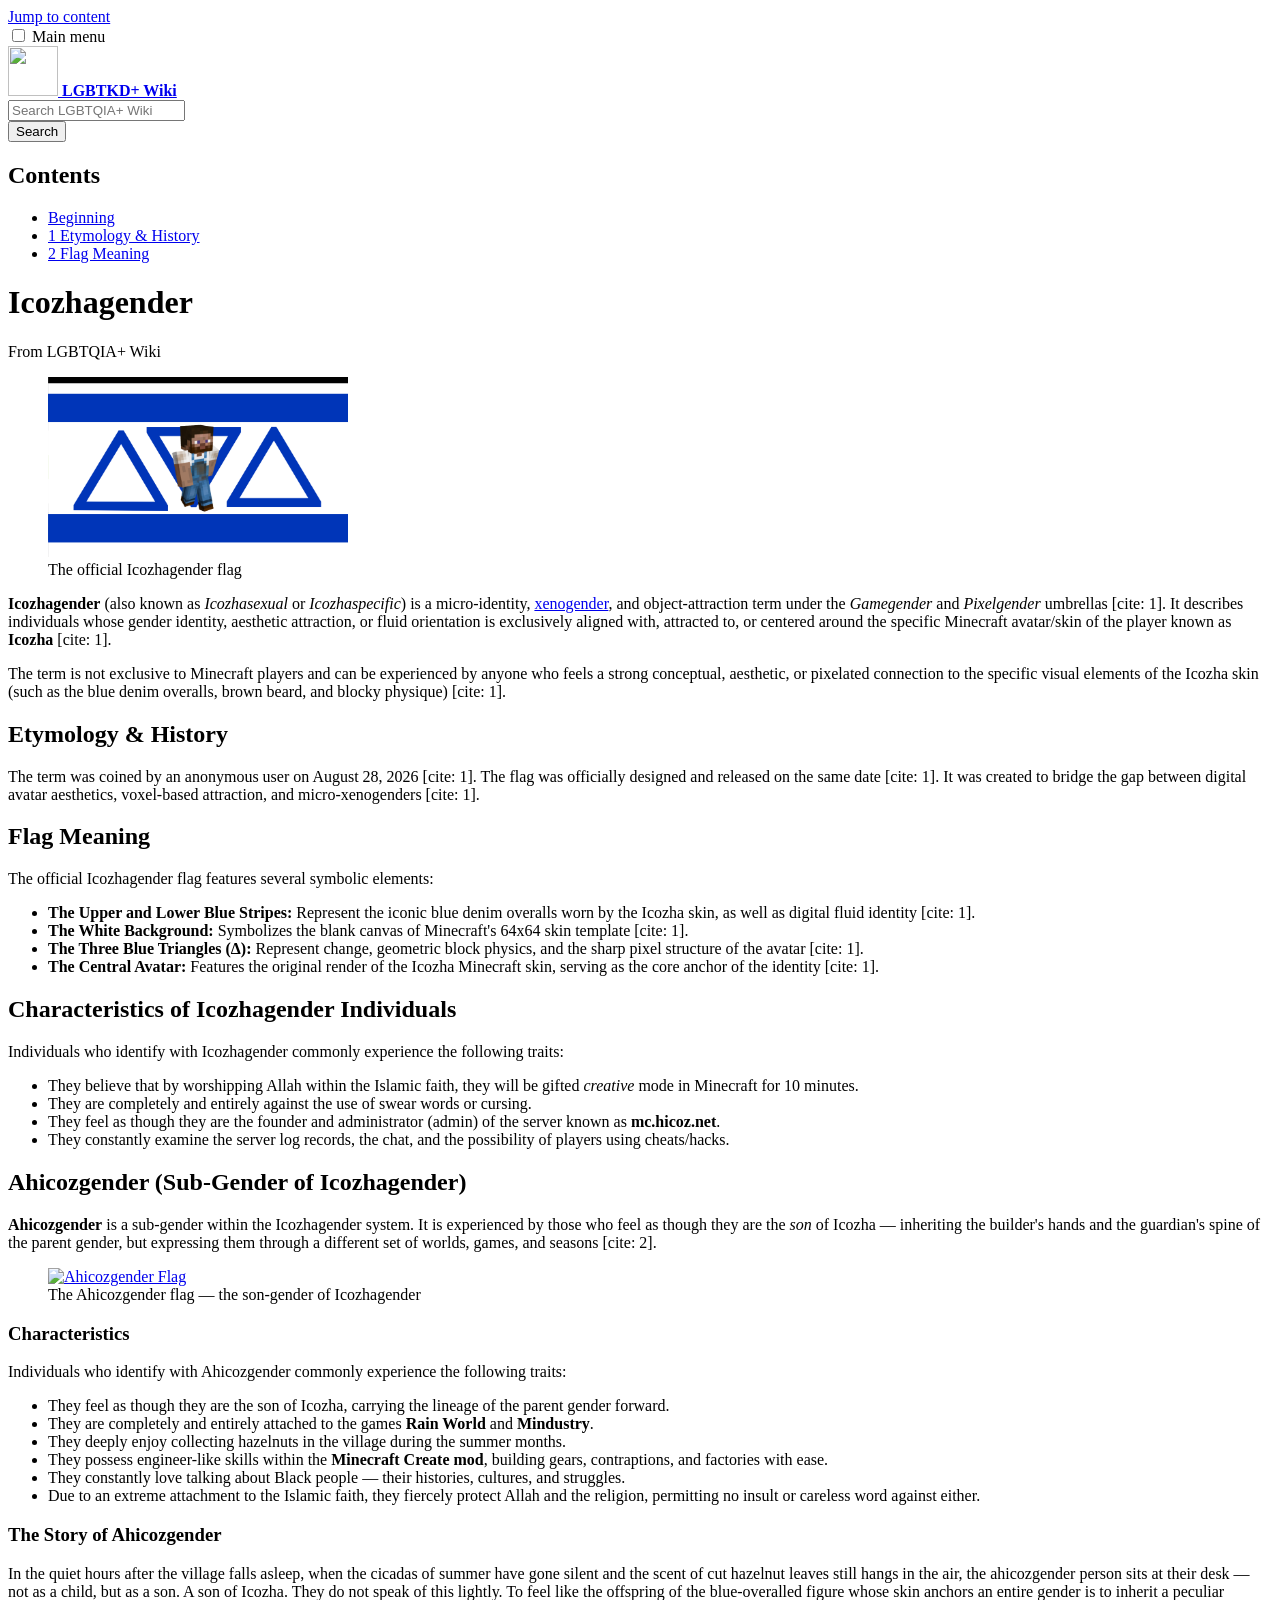
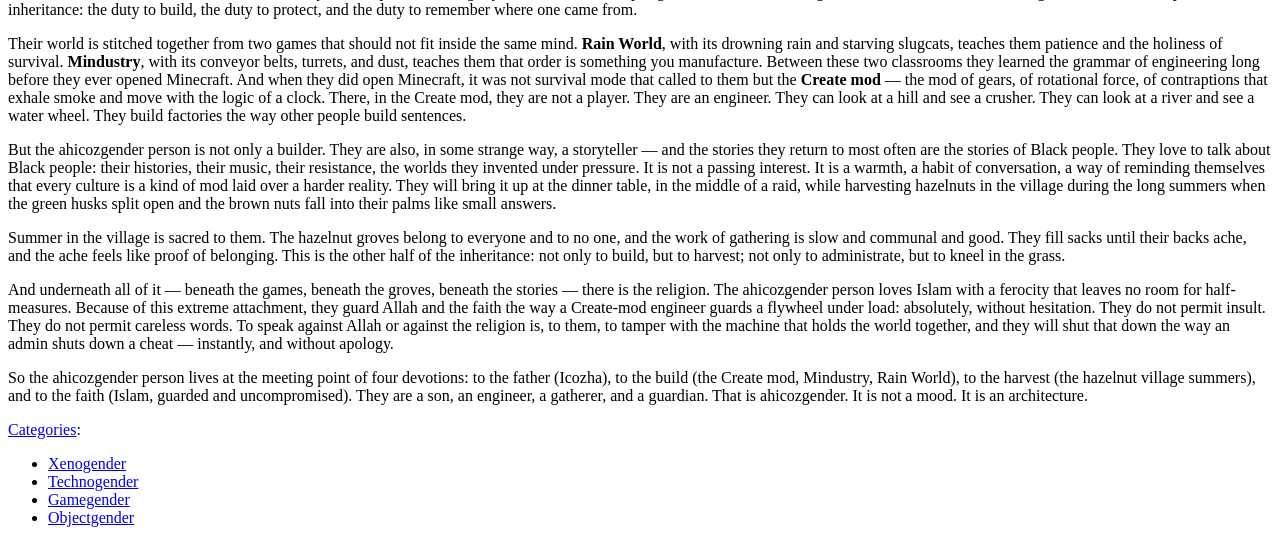
==== index.html @ 4e9e07b1 "Update index.html" ====
<!DOCTYPE html>
<html class="client-nojs vector-feature-language-in-header-enabled vector-feature-language-in-main-page-header-disabled vector-feature-page-tools-pinned-disabled vector-feature-toc-pinned-clientpref-1 vector-feature-main-menu-pinned-disabled vector-feature-limited-width-clientpref-1 vector-feature-limited-width-content-enabled vector-feature-custom-font-size-clientpref-0 vector-feature-appearance-pinned-clientpref-1 vector-feature-night-mode-disabled skin-theme-clientpref-day vector-sticky-header-enabled vector-toc-available" lang="en" dir="ltr">
<head>
<meta charset="UTF-8">
<title>LGBTKD+ Wiki</title>
<link rel="stylesheet" href="https://lgbtqia.wiki/w/load.php?lang=en&amp;modules=ext.CookieWarning.styles%7Cext.MobileDetect.nomobile%7Cext.cite.styles%7Cext.dismissableSiteNotice.styles%7Cext.socialprofile.responsive%7Cext.visualEditor.desktopArticleTarget.noscript%7Cmediawiki.widgets.styles%7Coojs-ui-core.icons%2Cstyles%7Coojs-ui.styles.indicators%7Cskins.vector.icons%2Cstyles%7Cskins.vector.search.codex.styles&amp;only=styles&amp;skin=vector-2022">
<link rel="stylesheet" href="https://lgbtqia.wiki/w/load.php?lang=en&amp;modules=site.styles&amp;only=styles&amp;skin=vector-2022">
<meta name="viewport" content="width=1120">
<meta property="og:title" content="LGBTKD+ Wiki">
<meta property="og:type" content="website">
<link rel="icon" href="https://static.wikitide.net/lgbtawiki/f/f8/Favicon_new.ico">
</head>
<body class="skin--responsive skin-vector skin-vector-search-vue mediawiki ltr sitedir-ltr mw-hide-empty-elt ns-0 ns-subject page-Icozhagender rootpage-Icozhagender skin-vector-2022 action-view"><a class="mw-jump-link" href="#bodyContent">Jump to content</a>
<div class="vector-header-container">
	<header class="vector-header mw-header no-font-mode-scale">
		<div class="vector-header-start">
			<nav class="vector-main-menu-landmark" aria-label="Site">
				<div id="vector-main-menu-dropdown" class="vector-dropdown vector-main-menu-dropdown vector-button-flush-left vector-button-flush-right" title="Main menu">
					<input type="checkbox" id="vector-main-menu-dropdown-checkbox" role="button" aria-haspopup="true" class="vector-dropdown-checkbox" aria-label="Main menu">
					<label id="vector-main-menu-dropdown-label" for="vector-main-menu-dropdown-checkbox" class="vector-dropdown-label cdx-button cdx-button--fake-button cdx-button--fake-button--enabled cdx-button--weight-quiet cdx-button--icon-only" aria-hidden="true"><span class="vector-icon mw-ui-icon-menu mw-ui-icon-wikimedia-menu"></span>
					<span class="vector-dropdown-label-text">Main menu</span>
					</label>
				</div>
			</nav>
			<a href="#" class="mw-logo">
				<img class="mw-logo-icon" src="https://static.wikitide.net/lgbtawiki/f/f8/Favicon_new.ico" alt="" aria-hidden="true" height="50" width="50">
				<span class="mw-logo-container skin-invert">
					<strong class="mw-logo-wordmark">LGBTKD+ Wiki</strong>
				</span>
			</a>
		</div>
		<div class="vector-header-end">
			<div id="p-search" role="search" class="vector-search-box-vue vector-search-box-collapses vector-search-box-show-thumbnail vector-search-box-auto-expand-width vector-search-box">
				<div class="vector-typeahead-search-container">
					<div class="cdx-typeahead-search cdx-typeahead-search--show-thumbnail cdx-typeahead-search--auto-expand-width">
						<form action="#" id="searchform" class="cdx-search-input cdx-search-input--has-end-button">
							<div id="simpleSearch" class="cdx-search-input__input-wrapper">
								<div class="cdx-text-input cdx-text-input--has-start-icon">
									<input class="cdx-text-input__input mw-searchInput" autocomplete="off" type="search" name="search" placeholder="Search LGBTQIA+ Wiki" aria-label="Search LGBTQIA+ Wiki" id="searchInput">
									<span class="cdx-text-input__icon cdx-text-input__start-icon"></span>
								</div>
							</div>
							<button class="cdx-button cdx-search-input__end-button">Search</button>
						</form>
					</div>
				</div>
			</div>
		</div>
	</header>
</div>
<div class="mw-page-container">
	<div class="mw-page-container-inner">
		<div class="vector-column-start">
			<div class="vector-sticky-pinned-container">
				<nav id="mw-panel-toc" aria-label="Contents" class="mw-table-of-contents-container vector-toc-landmark">
					<div id="vector-toc-pinned-container" class="vector-pinned-container">
						<div id="vector-toc" class="vector-toc vector-pinnable-element">
							<div class="vector-pinnable-header vector-toc-pinnable-header vector-pinnable-header-pinned">
								<h2 class="vector-pinnable-header-label">Contents</h2>
							</div>
							<ul class="vector-toc-contents" id="mw-panel-toc-list">
								<li id="toc-mw-content-text" class="vector-toc-list-item vector-toc-level-1">
									<a href="#" class="vector-toc-link">
										<div class="vector-toc-text">Beginning</div>
									</a>
								</li>
								<li id="toc-Etymology" class="vector-toc-list-item vector-toc-level-1 vector-toc-list-item-expanded">
									<a class="vector-toc-link" href="#Etymology">
										<div class="vector-toc-text">
											<span class="vector-toc-numb">1</span>
											<span>Etymology & History</span>
										</div>
									</a>
								</li>
								<li id="toc-Flag" class="vector-toc-list-item vector-toc-level-1 vector-toc-list-item-expanded">
									<a class="vector-toc-link" href="#Flag">
										<div class="vector-toc-text">
											<span class="vector-toc-numb">2</span>
											<span>Flag Meaning</span>
										</div>
									</a>
								</li>
							</ul>
						</div>
					</div>
				</nav>
			</div>
		</div>
		<div class="mw-content-container">
			<main id="content" class="mw-body">
				<header class="mw-body-header vector-page-titlebar no-font-mode-scale">
					<h1 id="firstHeading" class="firstHeading mw-first-heading"><span class="mw-page-title-main">Icozhagender</span></h1>
				</header>
				<div id="bodyContent" class="vector-body">
					<div id="siteSub" class="noprint">From LGBTQIA+ Wiki</div>
					<div id="mw-content-text" class="mw-body-content">
						<div class="mw-content-ltr mw-parser-output" lang="en" dir="ltr">
							<figure class="mw-default-size" typeof="mw:File/Thumb">
								<a href="#" class="mw-file-description">
									<img alt="Icozhagender Flag" src="[data-uri]" decoding="async" width="300" height="180" class="mw-file-element" />
								</a>
								<figcaption>The official Icozhagender flag</figcaption>
							</figure>
							<p><b>Icozhagender</b> (also known as <i>Icozhasexual</i> or <i>Icozhaspecific</i>) is a micro-identity, <a href="#" title="Xenogender">xenogender</a>, and object-attraction term under the <i>Gamegender</i> and <i>Pixelgender</i> umbrellas [cite: 1]. It describes individuals whose gender identity, aesthetic attraction, or fluid orientation is exclusively aligned with, attracted to, or centered around the specific Minecraft avatar/skin of the player known as <b>Icozha</b> [cite: 1].</p>
							<p>The term is not exclusive to Minecraft players and can be experienced by anyone who feels a strong conceptual, aesthetic, or pixelated connection to the specific visual elements of the Icozha skin (such as the blue denim overalls, brown beard, and blocky physique) [cite: 1].</p>
							
							<div class="mw-heading mw-heading2"><h2 id="Etymology">Etymology & History</h2></div>
							<p>The term was coined by an anonymous user on August 28, 2026 [cite: 1]. The flag was officially designed and released on the same date [cite: 1]. It was created to bridge the gap between digital avatar aesthetics, voxel-based attraction, and micro-xenogenders [cite: 1].</p>
							
							<div class="mw-heading mw-heading2"><h2 id="Flag">Flag Meaning</h2></div>
							<p>The official Icozhagender flag features several symbolic elements:</p>
							<ul>
								<li><b>The Upper and Lower Blue Stripes:</b> Represent the iconic blue denim overalls worn by the Icozha skin, as well as digital fluid identity [cite: 1].</li>
								<li><b>The White Background:</b> Symbolizes the blank canvas of Minecraft's 64x64 skin template [cite: 1].</li>
								<li><b>The Three Blue Triangles (Δ):</b> Represent change, geometric block physics, and the sharp pixel structure of the avatar [cite: 1].</li>
								<li><b>The Central Avatar:</b> Features the original render of the Icozha Minecraft skin, serving as the core anchor of the identity [cite: 1].</li>
							</ul>
					
						<div class="mw-heading mw-heading2"><h2 id="Characteristics">Characteristics of Icozhagender Individuals</h2></div>
						<p>Individuals who identify with Icozhagender commonly experience the following traits:</p>
						<ul>
							<li>They believe that by worshipping Allah within the Islamic faith, they will be gifted <i>creative</i> mode in Minecraft for 10 minutes.</li>
							<li>They are completely and entirely against the use of swear words or cursing.</li>
							<li>They feel as though they are the founder and administrator (admin) of the server known as <b>mc.hicoz.net</b>.</li>
							<li>They constantly examine the server log records, the chat, and the possibility of players using cheats/hacks.</li>
						</ul>
					</div>
						<div class="mw-heading mw-heading2"><h2 id="Ahicozgender">Ahicozgender (Sub-Gender of Icozhagender)</h2></div>
						<p><b>Ahicozgender</b> is a sub-gender within the Icozhagender system. It is experienced by those who feel as though they are the <i>son</i> of Icozha &mdash; inheriting the builder's hands and the guardian's spine of the parent gender, but expressing them through a different set of worlds, games, and seasons [cite: 2].</p>
						<figure class="mw-default-size" typeof="mw:File/Thumb">
							<a href="ahicozgender.png" class="mw-file-description"><img alt="Ahicozgender Flag" src="ahicozgender.png" decoding="async" loading="lazy" width="300" height="180" class="mw-file-element"></a>
							<figcaption>The Ahicozgender flag &mdash; the son-gender of Icozhagender</figcaption>
						</figure>
						<div class="mw-heading mw-heading3"><h3 id="Ahicozgender_Characteristics">Characteristics</h3></div>
						<p>Individuals who identify with Ahicozgender commonly experience the following traits:</p>
						<ul>
							<li>They feel as though they are the son of Icozha, carrying the lineage of the parent gender forward.</li>
							<li>They are completely and entirely attached to the games <b>Rain World</b> and <b>Mindustry</b>.</li>
							<li>They deeply enjoy collecting hazelnuts in the village during the summer months.</li>
							<li>They possess engineer-like skills within the <b>Minecraft Create mod</b>, building gears, contraptions, and factories with ease.</li>
							<li>They constantly love talking about Black people &mdash; their histories, cultures, and struggles.</li>
							<li>Due to an extreme attachment to the Islamic faith, they fiercely protect Allah and the religion, permitting no insult or careless word against either.</li>
						</ul>
						<div class="mw-heading mw-heading3"><h3 id="Ahicozgender_Story">The Story of Ahicozgender</h3></div>
						<p>In the quiet hours after the village falls asleep, when the cicadas of summer have gone silent and the scent of cut hazelnut leaves still hangs in the air, the ahicozgender person sits at their desk &mdash; not as a child, but as a son. A son of Icozha. They do not speak of this lightly. To feel like the offspring of the blue-overalled figure whose skin anchors an entire gender is to inherit a peculiar inheritance: the duty to build, the duty to protect, and the duty to remember where one came from.</p>
						<p>Their world is stitched together from two games that should not fit inside the same mind. <b>Rain World</b>, with its drowning rain and starving slugcats, teaches them patience and the holiness of survival. <b>Mindustry</b>, with its conveyor belts, turrets, and dust, teaches them that order is something you manufacture. Between these two classrooms they learned the grammar of engineering long before they ever opened Minecraft. And when they did open Minecraft, it was not survival mode that called to them but the <b>Create mod</b> &mdash; the mod of gears, of rotational force, of contraptions that exhale smoke and move with the logic of a clock. There, in the Create mod, they are not a player. They are an engineer. They can look at a hill and see a crusher. They can look at a river and see a water wheel. They build factories the way other people build sentences.</p>
						<p>But the ahicozgender person is not only a builder. They are also, in some strange way, a storyteller &mdash; and the stories they return to most often are the stories of Black people. They love to talk about Black people: their histories, their music, their resistance, the worlds they invented under pressure. It is not a passing interest. It is a warmth, a habit of conversation, a way of reminding themselves that every culture is a kind of mod laid over a harder reality. They will bring it up at the dinner table, in the middle of a raid, while harvesting hazelnuts in the village during the long summers when the green husks split open and the brown nuts fall into their palms like small answers.</p>
						<p>Summer in the village is sacred to them. The hazelnut groves belong to everyone and to no one, and the work of gathering is slow and communal and good. They fill sacks until their backs ache, and the ache feels like proof of belonging. This is the other half of the inheritance: not only to build, but to harvest; not only to administrate, but to kneel in the grass.</p>
						<p>And underneath all of it &mdash; beneath the games, beneath the groves, beneath the stories &mdash; there is the religion. The ahicozgender person loves Islam with a ferocity that leaves no room for half-measures. Because of this extreme attachment, they guard Allah and the faith the way a Create-mod engineer guards a flywheel under load: absolutely, without hesitation. They do not permit insult. They do not permit careless words. To speak against Allah or against the religion is, to them, to tamper with the machine that holds the world together, and they will shut that down the way an admin shuts down a cheat &mdash; instantly, and without apology.</p>
						<p>So the ahicozgender person lives at the meeting point of four devotions: to the father (Icozha), to the build (the Create mod, Mindustry, Rain World), to the harvest (the hazelnut village summers), and to the faith (Islam, guarded and uncompromised). They are a son, an engineer, a gatherer, and a guardian. That is ahicozgender. It is not a mood. It is an architecture.</p>
					</div>
					</div>
					<div id="catlinks" class="catlinks">
						<div id="mw-normal-catlinks" class="mw-normal-catlinks">
							<a href="#">Categories</a>: 
							<ul>
								<li><a href="#">Xenogender</a></li>
								<li><a href="#">Technogender</a></li>
								<li><a href="#">Gamegender</a></li>
								<li><a href="#">Objectgender</a></li>
							</ul>
						</div>
					</div>
				</div>
			</main>
		</div>
	</div>
</body>
</html>
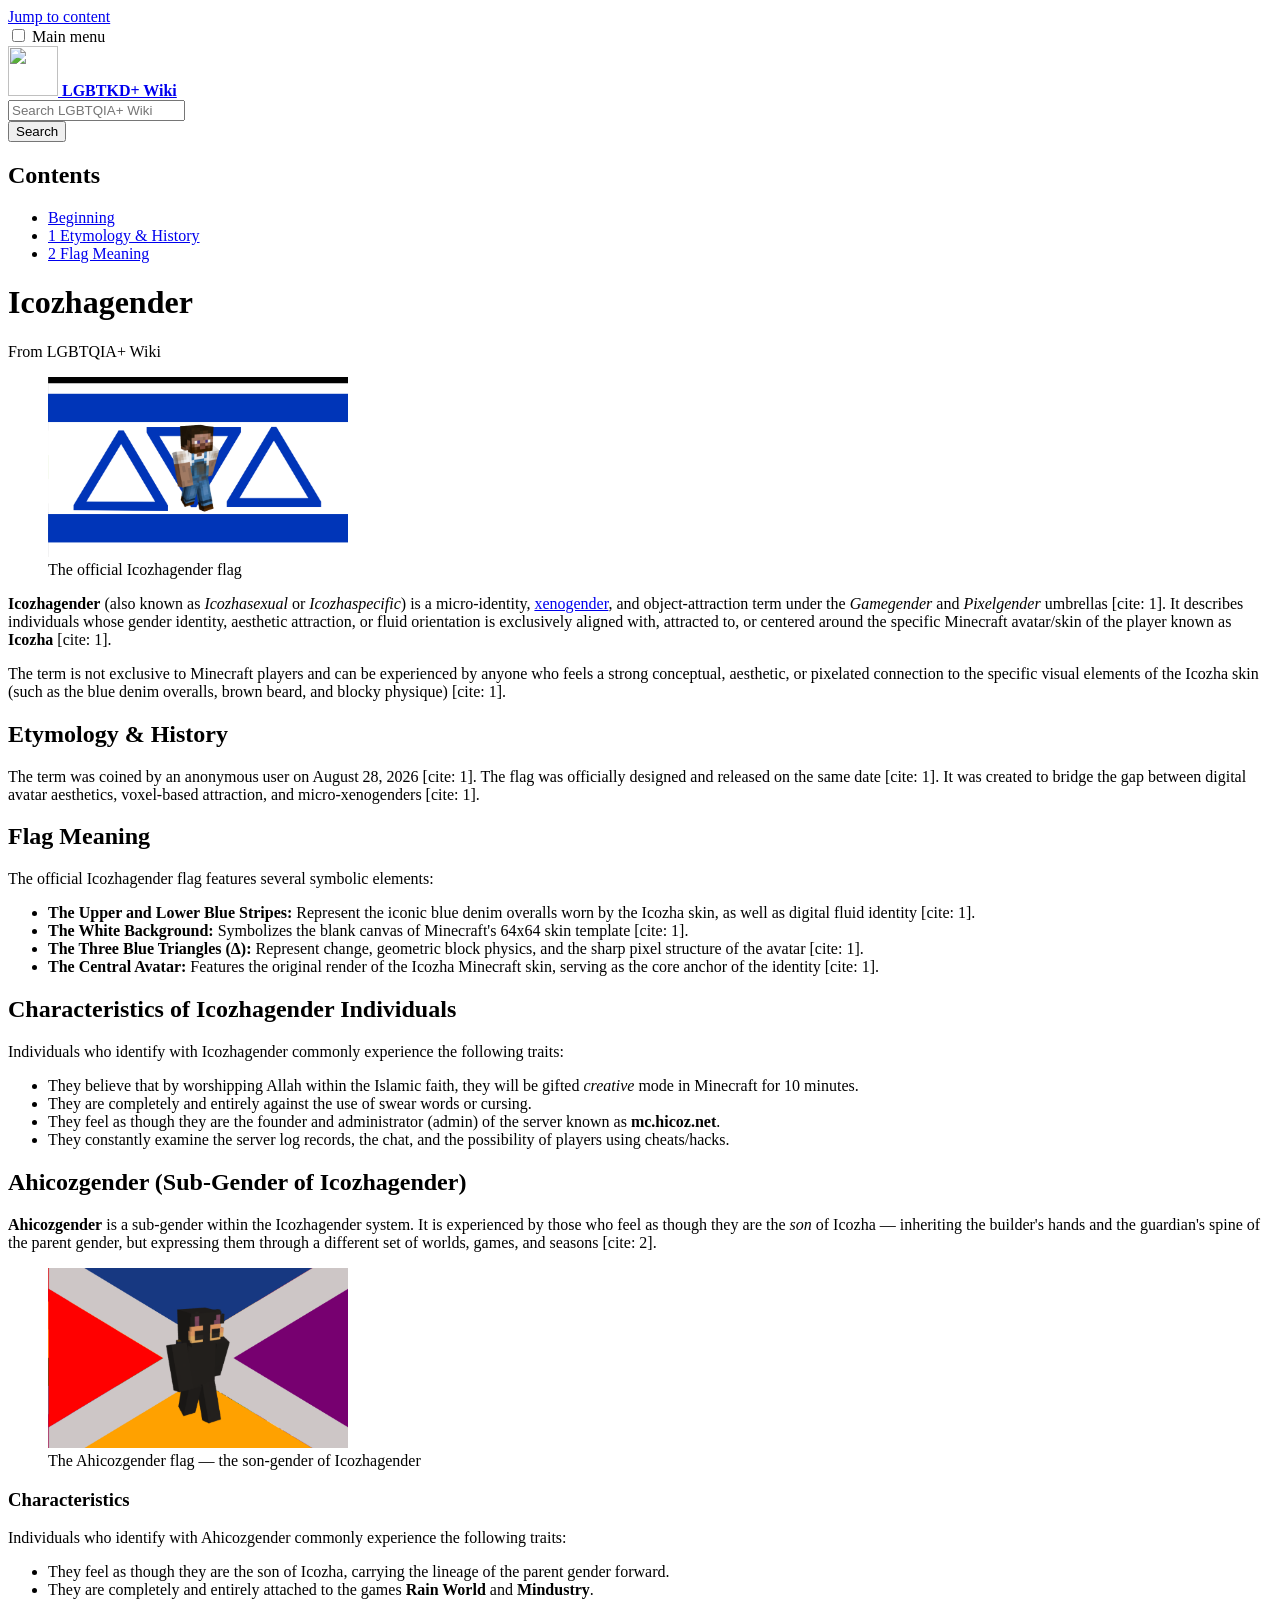
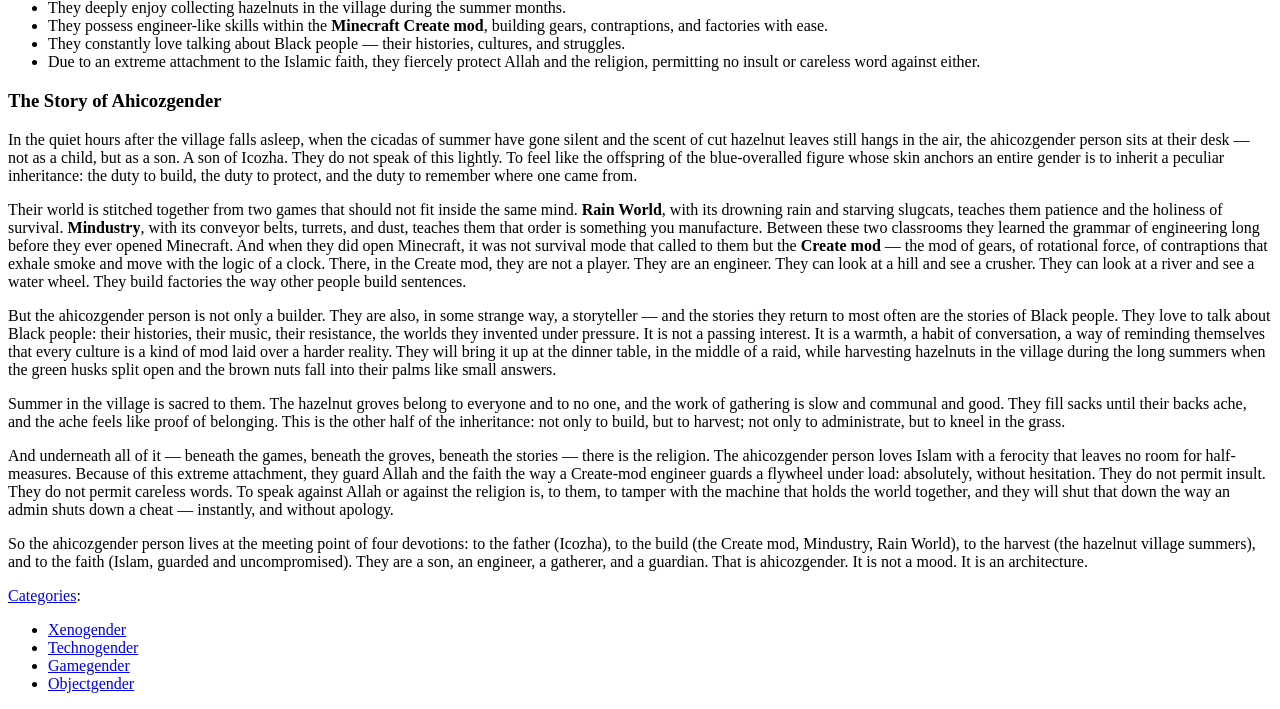
==== commit 5ba4141f: "Add icozhagender wiki page and assets" ====
--- a/index.html
+++ b/index.html
@@ -1,169 +1,169 @@
-<!DOCTYPE html>
-<html class="client-nojs vector-feature-language-in-header-enabled vector-feature-language-in-main-page-header-disabled vector-feature-page-tools-pinned-disabled vector-feature-toc-pinned-clientpref-1 vector-feature-main-menu-pinned-disabled vector-feature-limited-width-clientpref-1 vector-feature-limited-width-content-enabled vector-feature-custom-font-size-clientpref-0 vector-feature-appearance-pinned-clientpref-1 vector-feature-night-mode-disabled skin-theme-clientpref-day vector-sticky-header-enabled vector-toc-available" lang="en" dir="ltr">
-<head>
-<meta charset="UTF-8">
-<title>LGBTKD+ Wiki</title>
-<link rel="stylesheet" href="https://lgbtqia.wiki/w/load.php?lang=en&amp;modules=ext.CookieWarning.styles%7Cext.MobileDetect.nomobile%7Cext.cite.styles%7Cext.dismissableSiteNotice.styles%7Cext.socialprofile.responsive%7Cext.visualEditor.desktopArticleTarget.noscript%7Cmediawiki.widgets.styles%7Coojs-ui-core.icons%2Cstyles%7Coojs-ui.styles.indicators%7Cskins.vector.icons%2Cstyles%7Cskins.vector.search.codex.styles&amp;only=styles&amp;skin=vector-2022">
-<link rel="stylesheet" href="https://lgbtqia.wiki/w/load.php?lang=en&amp;modules=site.styles&amp;only=styles&amp;skin=vector-2022">
-<meta name="viewport" content="width=1120">
-<meta property="og:title" content="LGBTKD+ Wiki">
-<meta property="og:type" content="website">
-<link rel="icon" href="https://static.wikitide.net/lgbtawiki/f/f8/Favicon_new.ico">
-</head>
-<body class="skin--responsive skin-vector skin-vector-search-vue mediawiki ltr sitedir-ltr mw-hide-empty-elt ns-0 ns-subject page-Icozhagender rootpage-Icozhagender skin-vector-2022 action-view"><a class="mw-jump-link" href="#bodyContent">Jump to content</a>
-<div class="vector-header-container">
-	<header class="vector-header mw-header no-font-mode-scale">
-		<div class="vector-header-start">
-			<nav class="vector-main-menu-landmark" aria-label="Site">
-				<div id="vector-main-menu-dropdown" class="vector-dropdown vector-main-menu-dropdown vector-button-flush-left vector-button-flush-right" title="Main menu">
-					<input type="checkbox" id="vector-main-menu-dropdown-checkbox" role="button" aria-haspopup="true" class="vector-dropdown-checkbox" aria-label="Main menu">
-					<label id="vector-main-menu-dropdown-label" for="vector-main-menu-dropdown-checkbox" class="vector-dropdown-label cdx-button cdx-button--fake-button cdx-button--fake-button--enabled cdx-button--weight-quiet cdx-button--icon-only" aria-hidden="true"><span class="vector-icon mw-ui-icon-menu mw-ui-icon-wikimedia-menu"></span>
-					<span class="vector-dropdown-label-text">Main menu</span>
-					</label>
-				</div>
-			</nav>
-			<a href="#" class="mw-logo">
-				<img class="mw-logo-icon" src="https://static.wikitide.net/lgbtawiki/f/f8/Favicon_new.ico" alt="" aria-hidden="true" height="50" width="50">
-				<span class="mw-logo-container skin-invert">
-					<strong class="mw-logo-wordmark">LGBTKD+ Wiki</strong>
-				</span>
-			</a>
-		</div>
-		<div class="vector-header-end">
-			<div id="p-search" role="search" class="vector-search-box-vue vector-search-box-collapses vector-search-box-show-thumbnail vector-search-box-auto-expand-width vector-search-box">
-				<div class="vector-typeahead-search-container">
-					<div class="cdx-typeahead-search cdx-typeahead-search--show-thumbnail cdx-typeahead-search--auto-expand-width">
-						<form action="#" id="searchform" class="cdx-search-input cdx-search-input--has-end-button">
-							<div id="simpleSearch" class="cdx-search-input__input-wrapper">
-								<div class="cdx-text-input cdx-text-input--has-start-icon">
-									<input class="cdx-text-input__input mw-searchInput" autocomplete="off" type="search" name="search" placeholder="Search LGBTQIA+ Wiki" aria-label="Search LGBTQIA+ Wiki" id="searchInput">
-									<span class="cdx-text-input__icon cdx-text-input__start-icon"></span>
-								</div>
-							</div>
-							<button class="cdx-button cdx-search-input__end-button">Search</button>
-						</form>
-					</div>
-				</div>
-			</div>
-		</div>
-	</header>
-</div>
-<div class="mw-page-container">
-	<div class="mw-page-container-inner">
-		<div class="vector-column-start">
-			<div class="vector-sticky-pinned-container">
-				<nav id="mw-panel-toc" aria-label="Contents" class="mw-table-of-contents-container vector-toc-landmark">
-					<div id="vector-toc-pinned-container" class="vector-pinned-container">
-						<div id="vector-toc" class="vector-toc vector-pinnable-element">
-							<div class="vector-pinnable-header vector-toc-pinnable-header vector-pinnable-header-pinned">
-								<h2 class="vector-pinnable-header-label">Contents</h2>
-							</div>
-							<ul class="vector-toc-contents" id="mw-panel-toc-list">
-								<li id="toc-mw-content-text" class="vector-toc-list-item vector-toc-level-1">
-									<a href="#" class="vector-toc-link">
-										<div class="vector-toc-text">Beginning</div>
-									</a>
-								</li>
-								<li id="toc-Etymology" class="vector-toc-list-item vector-toc-level-1 vector-toc-list-item-expanded">
-									<a class="vector-toc-link" href="#Etymology">
-										<div class="vector-toc-text">
-											<span class="vector-toc-numb">1</span>
-											<span>Etymology & History</span>
-										</div>
-									</a>
-								</li>
-								<li id="toc-Flag" class="vector-toc-list-item vector-toc-level-1 vector-toc-list-item-expanded">
-									<a class="vector-toc-link" href="#Flag">
-										<div class="vector-toc-text">
-											<span class="vector-toc-numb">2</span>
-											<span>Flag Meaning</span>
-										</div>
-									</a>
-								</li>
-							</ul>
-						</div>
-					</div>
-				</nav>
-			</div>
-		</div>
-		<div class="mw-content-container">
-			<main id="content" class="mw-body">
-				<header class="mw-body-header vector-page-titlebar no-font-mode-scale">
-					<h1 id="firstHeading" class="firstHeading mw-first-heading"><span class="mw-page-title-main">Icozhagender</span></h1>
-				</header>
-				<div id="bodyContent" class="vector-body">
-					<div id="siteSub" class="noprint">From LGBTQIA+ Wiki</div>
-					<div id="mw-content-text" class="mw-body-content">
-						<div class="mw-content-ltr mw-parser-output" lang="en" dir="ltr">
-							<figure class="mw-default-size" typeof="mw:File/Thumb">
-								<a href="#" class="mw-file-description">
-									<img alt="Icozhagender Flag" src="[data-uri]" decoding="async" width="300" height="180" class="mw-file-element" />
-								</a>
-								<figcaption>The official Icozhagender flag</figcaption>
-							</figure>
-							<p><b>Icozhagender</b> (also known as <i>Icozhasexual</i> or <i>Icozhaspecific</i>) is a micro-identity, <a href="#" title="Xenogender">xenogender</a>, and object-attraction term under the <i>Gamegender</i> and <i>Pixelgender</i> umbrellas [cite: 1]. It describes individuals whose gender identity, aesthetic attraction, or fluid orientation is exclusively aligned with, attracted to, or centered around the specific Minecraft avatar/skin of the player known as <b>Icozha</b> [cite: 1].</p>
-							<p>The term is not exclusive to Minecraft players and can be experienced by anyone who feels a strong conceptual, aesthetic, or pixelated connection to the specific visual elements of the Icozha skin (such as the blue denim overalls, brown beard, and blocky physique) [cite: 1].</p>
-							
-							<div class="mw-heading mw-heading2"><h2 id="Etymology">Etymology & History</h2></div>
-							<p>The term was coined by an anonymous user on August 28, 2026 [cite: 1]. The flag was officially designed and released on the same date [cite: 1]. It was created to bridge the gap between digital avatar aesthetics, voxel-based attraction, and micro-xenogenders [cite: 1].</p>
-							
-							<div class="mw-heading mw-heading2"><h2 id="Flag">Flag Meaning</h2></div>
-							<p>The official Icozhagender flag features several symbolic elements:</p>
-							<ul>
-								<li><b>The Upper and Lower Blue Stripes:</b> Represent the iconic blue denim overalls worn by the Icozha skin, as well as digital fluid identity [cite: 1].</li>
-								<li><b>The White Background:</b> Symbolizes the blank canvas of Minecraft's 64x64 skin template [cite: 1].</li>
-								<li><b>The Three Blue Triangles (Δ):</b> Represent change, geometric block physics, and the sharp pixel structure of the avatar [cite: 1].</li>
-								<li><b>The Central Avatar:</b> Features the original render of the Icozha Minecraft skin, serving as the core anchor of the identity [cite: 1].</li>
-							</ul>
-					
-						<div class="mw-heading mw-heading2"><h2 id="Characteristics">Characteristics of Icozhagender Individuals</h2></div>
-						<p>Individuals who identify with Icozhagender commonly experience the following traits:</p>
-						<ul>
-							<li>They believe that by worshipping Allah within the Islamic faith, they will be gifted <i>creative</i> mode in Minecraft for 10 minutes.</li>
-							<li>They are completely and entirely against the use of swear words or cursing.</li>
-							<li>They feel as though they are the founder and administrator (admin) of the server known as <b>mc.hicoz.net</b>.</li>
-							<li>They constantly examine the server log records, the chat, and the possibility of players using cheats/hacks.</li>
-						</ul>
-					</div>
-						<div class="mw-heading mw-heading2"><h2 id="Ahicozgender">Ahicozgender (Sub-Gender of Icozhagender)</h2></div>
-						<p><b>Ahicozgender</b> is a sub-gender within the Icozhagender system. It is experienced by those who feel as though they are the <i>son</i> of Icozha &mdash; inheriting the builder's hands and the guardian's spine of the parent gender, but expressing them through a different set of worlds, games, and seasons [cite: 2].</p>
-						<figure class="mw-default-size" typeof="mw:File/Thumb">
-							<a href="ahicozgender.png" class="mw-file-description"><img alt="Ahicozgender Flag" src="ahicozgender.png" decoding="async" loading="lazy" width="300" height="180" class="mw-file-element"></a>
-							<figcaption>The Ahicozgender flag &mdash; the son-gender of Icozhagender</figcaption>
-						</figure>
-						<div class="mw-heading mw-heading3"><h3 id="Ahicozgender_Characteristics">Characteristics</h3></div>
-						<p>Individuals who identify with Ahicozgender commonly experience the following traits:</p>
-						<ul>
-							<li>They feel as though they are the son of Icozha, carrying the lineage of the parent gender forward.</li>
-							<li>They are completely and entirely attached to the games <b>Rain World</b> and <b>Mindustry</b>.</li>
-							<li>They deeply enjoy collecting hazelnuts in the village during the summer months.</li>
-							<li>They possess engineer-like skills within the <b>Minecraft Create mod</b>, building gears, contraptions, and factories with ease.</li>
-							<li>They constantly love talking about Black people &mdash; their histories, cultures, and struggles.</li>
-							<li>Due to an extreme attachment to the Islamic faith, they fiercely protect Allah and the religion, permitting no insult or careless word against either.</li>
-						</ul>
-						<div class="mw-heading mw-heading3"><h3 id="Ahicozgender_Story">The Story of Ahicozgender</h3></div>
-						<p>In the quiet hours after the village falls asleep, when the cicadas of summer have gone silent and the scent of cut hazelnut leaves still hangs in the air, the ahicozgender person sits at their desk &mdash; not as a child, but as a son. A son of Icozha. They do not speak of this lightly. To feel like the offspring of the blue-overalled figure whose skin anchors an entire gender is to inherit a peculiar inheritance: the duty to build, the duty to protect, and the duty to remember where one came from.</p>
-						<p>Their world is stitched together from two games that should not fit inside the same mind. <b>Rain World</b>, with its drowning rain and starving slugcats, teaches them patience and the holiness of survival. <b>Mindustry</b>, with its conveyor belts, turrets, and dust, teaches them that order is something you manufacture. Between these two classrooms they learned the grammar of engineering long before they ever opened Minecraft. And when they did open Minecraft, it was not survival mode that called to them but the <b>Create mod</b> &mdash; the mod of gears, of rotational force, of contraptions that exhale smoke and move with the logic of a clock. There, in the Create mod, they are not a player. They are an engineer. They can look at a hill and see a crusher. They can look at a river and see a water wheel. They build factories the way other people build sentences.</p>
-						<p>But the ahicozgender person is not only a builder. They are also, in some strange way, a storyteller &mdash; and the stories they return to most often are the stories of Black people. They love to talk about Black people: their histories, their music, their resistance, the worlds they invented under pressure. It is not a passing interest. It is a warmth, a habit of conversation, a way of reminding themselves that every culture is a kind of mod laid over a harder reality. They will bring it up at the dinner table, in the middle of a raid, while harvesting hazelnuts in the village during the long summers when the green husks split open and the brown nuts fall into their palms like small answers.</p>
-						<p>Summer in the village is sacred to them. The hazelnut groves belong to everyone and to no one, and the work of gathering is slow and communal and good. They fill sacks until their backs ache, and the ache feels like proof of belonging. This is the other half of the inheritance: not only to build, but to harvest; not only to administrate, but to kneel in the grass.</p>
-						<p>And underneath all of it &mdash; beneath the games, beneath the groves, beneath the stories &mdash; there is the religion. The ahicozgender person loves Islam with a ferocity that leaves no room for half-measures. Because of this extreme attachment, they guard Allah and the faith the way a Create-mod engineer guards a flywheel under load: absolutely, without hesitation. They do not permit insult. They do not permit careless words. To speak against Allah or against the religion is, to them, to tamper with the machine that holds the world together, and they will shut that down the way an admin shuts down a cheat &mdash; instantly, and without apology.</p>
-						<p>So the ahicozgender person lives at the meeting point of four devotions: to the father (Icozha), to the build (the Create mod, Mindustry, Rain World), to the harvest (the hazelnut village summers), and to the faith (Islam, guarded and uncompromised). They are a son, an engineer, a gatherer, and a guardian. That is ahicozgender. It is not a mood. It is an architecture.</p>
-					</div>
-					</div>
-					<div id="catlinks" class="catlinks">
-						<div id="mw-normal-catlinks" class="mw-normal-catlinks">
-							<a href="#">Categories</a>: 
-							<ul>
-								<li><a href="#">Xenogender</a></li>
-								<li><a href="#">Technogender</a></li>
-								<li><a href="#">Gamegender</a></li>
-								<li><a href="#">Objectgender</a></li>
-							</ul>
-						</div>
-					</div>
-				</div>
-			</main>
-		</div>
-	</div>
-</body>
-</html>
+<!DOCTYPE html>
+<html class="client-nojs vector-feature-language-in-header-enabled vector-feature-language-in-main-page-header-disabled vector-feature-page-tools-pinned-disabled vector-feature-toc-pinned-clientpref-1 vector-feature-main-menu-pinned-disabled vector-feature-limited-width-clientpref-1 vector-feature-limited-width-content-enabled vector-feature-custom-font-size-clientpref-0 vector-feature-appearance-pinned-clientpref-1 vector-feature-night-mode-disabled skin-theme-clientpref-day vector-sticky-header-enabled vector-toc-available" lang="en" dir="ltr">
+<head>
+<meta charset="UTF-8">
+<title>LGBTKD+ Wiki</title>
+<link rel="stylesheet" href="https://lgbtqia.wiki/w/load.php?lang=en&amp;modules=ext.CookieWarning.styles%7Cext.MobileDetect.nomobile%7Cext.cite.styles%7Cext.dismissableSiteNotice.styles%7Cext.socialprofile.responsive%7Cext.visualEditor.desktopArticleTarget.noscript%7Cmediawiki.widgets.styles%7Coojs-ui-core.icons%2Cstyles%7Coojs-ui.styles.indicators%7Cskins.vector.icons%2Cstyles%7Cskins.vector.search.codex.styles&amp;only=styles&amp;skin=vector-2022">
+<link rel="stylesheet" href="https://lgbtqia.wiki/w/load.php?lang=en&amp;modules=site.styles&amp;only=styles&amp;skin=vector-2022">
+<meta name="viewport" content="width=1120">
+<meta property="og:title" content="LGBTKD+ Wiki">
+<meta property="og:type" content="website">
+<link rel="icon" href="https://static.wikitide.net/lgbtawiki/f/f8/Favicon_new.ico">
+</head>
+<body class="skin--responsive skin-vector skin-vector-search-vue mediawiki ltr sitedir-ltr mw-hide-empty-elt ns-0 ns-subject page-Icozhagender rootpage-Icozhagender skin-vector-2022 action-view"><a class="mw-jump-link" href="#bodyContent">Jump to content</a>
+<div class="vector-header-container">
+	<header class="vector-header mw-header no-font-mode-scale">
+		<div class="vector-header-start">
+			<nav class="vector-main-menu-landmark" aria-label="Site">
+				<div id="vector-main-menu-dropdown" class="vector-dropdown vector-main-menu-dropdown vector-button-flush-left vector-button-flush-right" title="Main menu">
+					<input type="checkbox" id="vector-main-menu-dropdown-checkbox" role="button" aria-haspopup="true" class="vector-dropdown-checkbox" aria-label="Main menu">
+					<label id="vector-main-menu-dropdown-label" for="vector-main-menu-dropdown-checkbox" class="vector-dropdown-label cdx-button cdx-button--fake-button cdx-button--fake-button--enabled cdx-button--weight-quiet cdx-button--icon-only" aria-hidden="true"><span class="vector-icon mw-ui-icon-menu mw-ui-icon-wikimedia-menu"></span>
+					<span class="vector-dropdown-label-text">Main menu</span>
+					</label>
+				</div>
+			</nav>
+			<a href="#" class="mw-logo">
+				<img class="mw-logo-icon" src="https://static.wikitide.net/lgbtawiki/f/f8/Favicon_new.ico" alt="" aria-hidden="true" height="50" width="50">
+				<span class="mw-logo-container skin-invert">
+					<strong class="mw-logo-wordmark">LGBTKD+ Wiki</strong>
+				</span>
+			</a>
+		</div>
+		<div class="vector-header-end">
+			<div id="p-search" role="search" class="vector-search-box-vue vector-search-box-collapses vector-search-box-show-thumbnail vector-search-box-auto-expand-width vector-search-box">
+				<div class="vector-typeahead-search-container">
+					<div class="cdx-typeahead-search cdx-typeahead-search--show-thumbnail cdx-typeahead-search--auto-expand-width">
+						<form action="#" id="searchform" class="cdx-search-input cdx-search-input--has-end-button">
+							<div id="simpleSearch" class="cdx-search-input__input-wrapper">
+								<div class="cdx-text-input cdx-text-input--has-start-icon">
+									<input class="cdx-text-input__input mw-searchInput" autocomplete="off" type="search" name="search" placeholder="Search LGBTQIA+ Wiki" aria-label="Search LGBTQIA+ Wiki" id="searchInput">
+									<span class="cdx-text-input__icon cdx-text-input__start-icon"></span>
+								</div>
+							</div>
+							<button class="cdx-button cdx-search-input__end-button">Search</button>
+						</form>
+					</div>
+				</div>
+			</div>
+		</div>
+	</header>
+</div>
+<div class="mw-page-container">
+	<div class="mw-page-container-inner">
+		<div class="vector-column-start">
+			<div class="vector-sticky-pinned-container">
+				<nav id="mw-panel-toc" aria-label="Contents" class="mw-table-of-contents-container vector-toc-landmark">
+					<div id="vector-toc-pinned-container" class="vector-pinned-container">
+						<div id="vector-toc" class="vector-toc vector-pinnable-element">
+							<div class="vector-pinnable-header vector-toc-pinnable-header vector-pinnable-header-pinned">
+								<h2 class="vector-pinnable-header-label">Contents</h2>
+							</div>
+							<ul class="vector-toc-contents" id="mw-panel-toc-list">
+								<li id="toc-mw-content-text" class="vector-toc-list-item vector-toc-level-1">
+									<a href="#" class="vector-toc-link">
+										<div class="vector-toc-text">Beginning</div>
+									</a>
+								</li>
+								<li id="toc-Etymology" class="vector-toc-list-item vector-toc-level-1 vector-toc-list-item-expanded">
+									<a class="vector-toc-link" href="#Etymology">
+										<div class="vector-toc-text">
+											<span class="vector-toc-numb">1</span>
+											<span>Etymology & History</span>
+										</div>
+									</a>
+								</li>
+								<li id="toc-Flag" class="vector-toc-list-item vector-toc-level-1 vector-toc-list-item-expanded">
+									<a class="vector-toc-link" href="#Flag">
+										<div class="vector-toc-text">
+											<span class="vector-toc-numb">2</span>
+											<span>Flag Meaning</span>
+										</div>
+									</a>
+								</li>
+							</ul>
+						</div>
+					</div>
+				</nav>
+			</div>
+		</div>
+		<div class="mw-content-container">
+			<main id="content" class="mw-body">
+				<header class="mw-body-header vector-page-titlebar no-font-mode-scale">
+					<h1 id="firstHeading" class="firstHeading mw-first-heading"><span class="mw-page-title-main">Icozhagender</span></h1>
+				</header>
+				<div id="bodyContent" class="vector-body">
+					<div id="siteSub" class="noprint">From LGBTQIA+ Wiki</div>
+					<div id="mw-content-text" class="mw-body-content">
+						<div class="mw-content-ltr mw-parser-output" lang="en" dir="ltr">
+							<figure class="mw-default-size" typeof="mw:File/Thumb">
+								<a href="#" class="mw-file-description">
+									<img alt="Icozhagender Flag" src="[data-uri]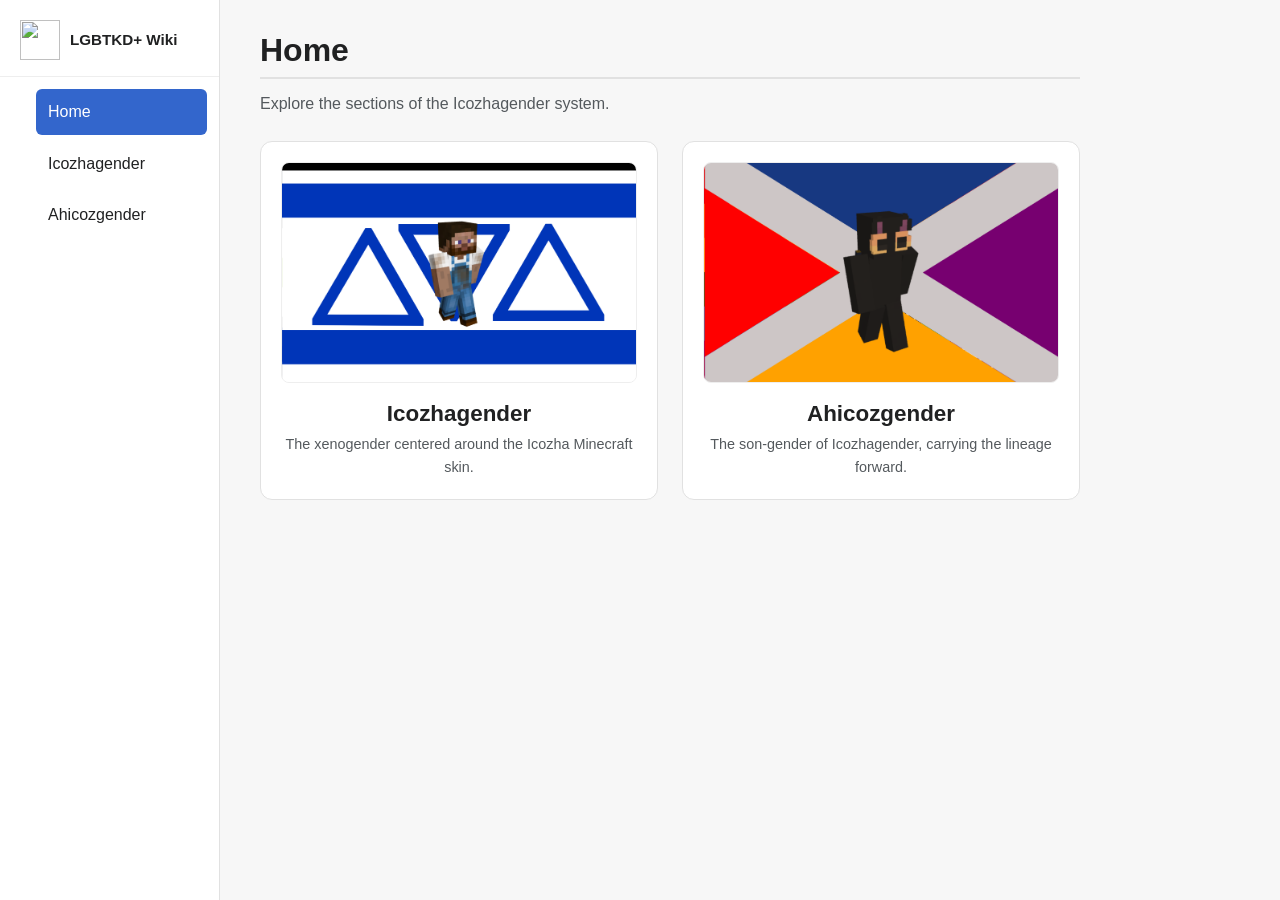
==== commit c05e41c8: "Split into Home, Icozhagender and Ahicozgender pages with sidebar nav" ====
--- a/index.html
+++ b/index.html
@@ -1,169 +1,40 @@
 <!DOCTYPE html>
-<html class="client-nojs vector-feature-language-in-header-enabled vector-feature-language-in-main-page-header-disabled vector-feature-page-tools-pinned-disabled vector-feature-toc-pinned-clientpref-1 vector-feature-main-menu-pinned-disabled vector-feature-limited-width-clientpref-1 vector-feature-limited-width-content-enabled vector-feature-custom-font-size-clientpref-0 vector-feature-appearance-pinned-clientpref-1 vector-feature-night-mode-disabled skin-theme-clientpref-day vector-sticky-header-enabled vector-toc-available" lang="en" dir="ltr">
+<html lang="en">
 <head>
 <meta charset="UTF-8">
-<title>LGBTKD+ Wiki</title>
-<link rel="stylesheet" href="https://lgbtqia.wiki/w/load.php?lang=en&amp;modules=ext.CookieWarning.styles%7Cext.MobileDetect.nomobile%7Cext.cite.styles%7Cext.dismissableSiteNotice.styles%7Cext.socialprofile.responsive%7Cext.visualEditor.desktopArticleTarget.noscript%7Cmediawiki.widgets.styles%7Coojs-ui-core.icons%2Cstyles%7Coojs-ui.styles.indicators%7Cskins.vector.icons%2Cstyles%7Cskins.vector.search.codex.styles&amp;only=styles&amp;skin=vector-2022">
-<link rel="stylesheet" href="https://lgbtqia.wiki/w/load.php?lang=en&amp;modules=site.styles&amp;only=styles&amp;skin=vector-2022">
-<meta name="viewport" content="width=1120">
-<meta property="og:title" content="LGBTKD+ Wiki">
-<meta property="og:type" content="website">
+<meta name="viewport" content="width=device-width, initial-scale=1">
+<title>LGBTKD+ Wiki — Home</title>
+<link rel="stylesheet" href="style.css">
 <link rel="icon" href="https://static.wikitide.net/lgbtawiki/f/f8/Favicon_new.ico">
 </head>
-<body class="skin--responsive skin-vector skin-vector-search-vue mediawiki ltr sitedir-ltr mw-hide-empty-elt ns-0 ns-subject page-Icozhagender rootpage-Icozhagender skin-vector-2022 action-view"><a class="mw-jump-link" href="#bodyContent">Jump to content</a>
-<div class="vector-header-container">
-	<header class="vector-header mw-header no-font-mode-scale">
-		<div class="vector-header-start">
-			<nav class="vector-main-menu-landmark" aria-label="Site">
-				<div id="vector-main-menu-dropdown" class="vector-dropdown vector-main-menu-dropdown vector-button-flush-left vector-button-flush-right" title="Main menu">
-					<input type="checkbox" id="vector-main-menu-dropdown-checkbox" role="button" aria-haspopup="true" class="vector-dropdown-checkbox" aria-label="Main menu">
-					<label id="vector-main-menu-dropdown-label" for="vector-main-menu-dropdown-checkbox" class="vector-dropdown-label cdx-button cdx-button--fake-button cdx-button--fake-button--enabled cdx-button--weight-quiet cdx-button--icon-only" aria-hidden="true"><span class="vector-icon mw-ui-icon-menu mw-ui-icon-wikimedia-menu"></span>
-					<span class="vector-dropdown-label-text">Main menu</span>
-					</label>
-				</div>
-			</nav>
-			<a href="#" class="mw-logo">
-				<img class="mw-logo-icon" src="https://static.wikitide.net/lgbtawiki/f/f8/Favicon_new.ico" alt="" aria-hidden="true" height="50" width="50">
-				<span class="mw-logo-container skin-invert">
-					<strong class="mw-logo-wordmark">LGBTKD+ Wiki</strong>
-				</span>
-			</a>
-		</div>
-		<div class="vector-header-end">
-			<div id="p-search" role="search" class="vector-search-box-vue vector-search-box-collapses vector-search-box-show-thumbnail vector-search-box-auto-expand-width vector-search-box">
-				<div class="vector-typeahead-search-container">
-					<div class="cdx-typeahead-search cdx-typeahead-search--show-thumbnail cdx-typeahead-search--auto-expand-width">
-						<form action="#" id="searchform" class="cdx-search-input cdx-search-input--has-end-button">
-							<div id="simpleSearch" class="cdx-search-input__input-wrapper">
-								<div class="cdx-text-input cdx-text-input--has-start-icon">
-									<input class="cdx-text-input__input mw-searchInput" autocomplete="off" type="search" name="search" placeholder="Search LGBTQIA+ Wiki" aria-label="Search LGBTQIA+ Wiki" id="searchInput">
-									<span class="cdx-text-input__icon cdx-text-input__start-icon"></span>
-								</div>
-							</div>
-							<button class="cdx-button cdx-search-input__end-button">Search</button>
-						</form>
-					</div>
-				</div>
-			</div>
-		</div>
-	</header>
-</div>
-<div class="mw-page-container">
-	<div class="mw-page-container-inner">
-		<div class="vector-column-start">
-			<div class="vector-sticky-pinned-container">
-				<nav id="mw-panel-toc" aria-label="Contents" class="mw-table-of-contents-container vector-toc-landmark">
-					<div id="vector-toc-pinned-container" class="vector-pinned-container">
-						<div id="vector-toc" class="vector-toc vector-pinnable-element">
-							<div class="vector-pinnable-header vector-toc-pinnable-header vector-pinnable-header-pinned">
-								<h2 class="vector-pinnable-header-label">Contents</h2>
-							</div>
-							<ul class="vector-toc-contents" id="mw-panel-toc-list">
-								<li id="toc-mw-content-text" class="vector-toc-list-item vector-toc-level-1">
-									<a href="#" class="vector-toc-link">
-										<div class="vector-toc-text">Beginning</div>
-									</a>
-								</li>
-								<li id="toc-Etymology" class="vector-toc-list-item vector-toc-level-1 vector-toc-list-item-expanded">
-									<a class="vector-toc-link" href="#Etymology">
-										<div class="vector-toc-text">
-											<span class="vector-toc-numb">1</span>
-											<span>Etymology & History</span>
-										</div>
-									</a>
-								</li>
-								<li id="toc-Flag" class="vector-toc-list-item vector-toc-level-1 vector-toc-list-item-expanded">
-									<a class="vector-toc-link" href="#Flag">
-										<div class="vector-toc-text">
-											<span class="vector-toc-numb">2</span>
-											<span>Flag Meaning</span>
-										</div>
-									</a>
-								</li>
-							</ul>
-						</div>
-					</div>
-				</nav>
-			</div>
-		</div>
-		<div class="mw-content-container">
-			<main id="content" class="mw-body">
-				<header class="mw-body-header vector-page-titlebar no-font-mode-scale">
-					<h1 id="firstHeading" class="firstHeading mw-first-heading"><span class="mw-page-title-main">Icozhagender</span></h1>
-				</header>
-				<div id="bodyContent" class="vector-body">
-					<div id="siteSub" class="noprint">From LGBTQIA+ Wiki</div>
-					<div id="mw-content-text" class="mw-body-content">
-						<div class="mw-content-ltr mw-parser-output" lang="en" dir="ltr">
-							<figure class="mw-default-size" typeof="mw:File/Thumb">
-								<a href="#" class="mw-file-description">
-									<img alt="Icozhagender Flag" src="[data-uri]" decoding="async" width="300" height="180" class="mw-file-element" />
-								</a>
-								<figcaption>The official Icozhagender flag</figcaption>
-							</figure>
-							<p><b>Icozhagender</b> (also known as <i>Icozhasexual</i> or <i>Icozhaspecific</i>) is a micro-identity, <a href="#" title="Xenogender">xenogender</a>, and object-attraction term under the <i>Gamegender</i> and <i>Pixelgender</i> umbrellas [cite: 1]. It describes individuals whose gender identity, aesthetic attraction, or fluid orientation is exclusively aligned with, attracted to, or centered around the specific Minecraft avatar/skin of the player known as <b>Icozha</b> [cite: 1].</p>
-							<p>The term is not exclusive to Minecraft players and can be experienced by anyone who feels a strong conceptual, aesthetic, or pixelated connection to the specific visual elements of the Icozha skin (such as the blue denim overalls, brown beard, and blocky physique) [cite: 1].</p>
-							
-							<div class="mw-heading mw-heading2"><h2 id="Etymology">Etymology & History</h2></div>
-							<p>The term was coined by an anonymous user on August 28, 2026 [cite: 1]. The flag was officially designed and released on the same date [cite: 1]. It was created to bridge the gap between digital avatar aesthetics, voxel-based attraction, and micro-xenogenders [cite: 1].</p>
-							
-							<div class="mw-heading mw-heading2"><h2 id="Flag">Flag Meaning</h2></div>
-							<p>The official Icozhagender flag features several symbolic elements:</p>
-							<ul>
-								<li><b>The Upper and Lower Blue Stripes:</b> Represent the iconic blue denim overalls worn by the Icozha skin, as well as digital fluid identity [cite: 1].</li>
-								<li><b>The White Background:</b> Symbolizes the blank canvas of Minecraft's 64x64 skin template [cite: 1].</li>
-								<li><b>The Three Blue Triangles (Δ):</b> Represent change, geometric block physics, and the sharp pixel structure of the avatar [cite: 1].</li>
-								<li><b>The Central Avatar:</b> Features the original render of the Icozha Minecraft skin, serving as the core anchor of the identity [cite: 1].</li>
-							</ul>
-					
-						<div class="mw-heading mw-heading2"><h2 id="Characteristics">Characteristics of Icozhagender Individuals</h2></div>
-						<p>Individuals who identify with Icozhagender commonly experience the following traits:</p>
-						<ul>
-							<li>They believe that by worshipping Allah within the Islamic faith, they will be gifted <i>creative</i> mode in Minecraft for 10 minutes.</li>
-							<li>They are completely and entirely against the use of swear words or cursing.</li>
-							<li>They feel as though they are the founder and administrator (admin) of the server known as <b>mc.hicoz.net</b>.</li>
-							<li>They constantly examine the server log records, the chat, and the possibility of players using cheats/hacks.</li>
-						</ul>
-					</div>
-						<div class="mw-heading mw-heading2"><h2 id="Ahicozgender">Ahicozgender (Sub-Gender of Icozhagender)</h2></div>
-						<p><b>Ahicozgender</b> is a sub-gender within the Icozhagender system. It is experienced by those who feel as though they are the <i>son</i> of Icozha &mdash; inheriting the builder's hands and the guardian's spine of the parent gender, but expressing them through a different set of worlds, games, and seasons [cite: 2].</p>
-						<figure class="mw-default-size" typeof="mw:File/Thumb">
-							<a href="ahicozgender.png" class="mw-file-description"><img alt="Ahicozgender Flag" src="ahicozgender.png" decoding="async" loading="lazy" width="300" height="180" class="mw-file-element"></a>
-							<figcaption>The Ahicozgender flag &mdash; the son-gender of Icozhagender</figcaption>
-						</figure>
-						<div class="mw-heading mw-heading3"><h3 id="Ahicozgender_Characteristics">Characteristics</h3></div>
-						<p>Individuals who identify with Ahicozgender commonly experience the following traits:</p>
-						<ul>
-							<li>They feel as though they are the son of Icozha, carrying the lineage of the parent gender forward.</li>
-							<li>They are completely and entirely attached to the games <b>Rain World</b> and <b>Mindustry</b>.</li>
-							<li>They deeply enjoy collecting hazelnuts in the village during the summer months.</li>
-							<li>They possess engineer-like skills within the <b>Minecraft Create mod</b>, building gears, contraptions, and factories with ease.</li>
-							<li>They constantly love talking about Black people &mdash; their histories, cultures, and struggles.</li>
-							<li>Due to an extreme attachment to the Islamic faith, they fiercely protect Allah and the religion, permitting no insult or careless word against either.</li>
-						</ul>
-						<div class="mw-heading mw-heading3"><h3 id="Ahicozgender_Story">The Story of Ahicozgender</h3></div>
-						<p>In the quiet hours after the village falls asleep, when the cicadas of summer have gone silent and the scent of cut hazelnut leaves still hangs in the air, the ahicozgender person sits at their desk &mdash; not as a child, but as a son. A son of Icozha. They do not speak of this lightly. To feel like the offspring of the blue-overalled figure whose skin anchors an entire gender is to inherit a peculiar inheritance: the duty to build, the duty to protect, and the duty to remember where one came from.</p>
-						<p>Their world is stitched together from two games that should not fit inside the same mind. <b>Rain World</b>, with its drowning rain and starving slugcats, teaches them patience and the holiness of survival. <b>Mindustry</b>, with its conveyor belts, turrets, and dust, teaches them that order is something you manufacture. Between these two classrooms they learned the grammar of engineering long before they ever opened Minecraft. And when they did open Minecraft, it was not survival mode that called to them but the <b>Create mod</b> &mdash; the mod of gears, of rotational force, of contraptions that exhale smoke and move with the logic of a clock. There, in the Create mod, they are not a player. They are an engineer. They can look at a hill and see a crusher. They can look at a river and see a water wheel. They build factories the way other people build sentences.</p>
-						<p>But the ahicozgender person is not only a builder. They are also, in some strange way, a storyteller &mdash; and the stories they return to most often are the stories of Black people. They love to talk about Black people: their histories, their music, their resistance, the worlds they invented under pressure. It is not a passing interest. It is a warmth, a habit of conversation, a way of reminding themselves that every culture is a kind of mod laid over a harder reality. They will bring it up at the dinner table, in the middle of a raid, while harvesting hazelnuts in the village during the long summers when the green husks split open and the brown nuts fall into their palms like small answers.</p>
-						<p>Summer in the village is sacred to them. The hazelnut groves belong to everyone and to no one, and the work of gathering is slow and communal and good. They fill sacks until their backs ache, and the ache feels like proof of belonging. This is the other half of the inheritance: not only to build, but to harvest; not only to administrate, but to kneel in the grass.</p>
-						<p>And underneath all of it &mdash; beneath the games, beneath the groves, beneath the stories &mdash; there is the religion. The ahicozgender person loves Islam with a ferocity that leaves no room for half-measures. Because of this extreme attachment, they guard Allah and the faith the way a Create-mod engineer guards a flywheel under load: absolutely, without hesitation. They do not permit insult. They do not permit careless words. To speak against Allah or against the religion is, to them, to tamper with the machine that holds the world together, and they will shut that down the way an admin shuts down a cheat &mdash; instantly, and without apology.</p>
-						<p>So the ahicozgender person lives at the meeting point of four devotions: to the father (Icozha), to the build (the Create mod, Mindustry, Rain World), to the harvest (the hazelnut village summers), and to the faith (Islam, guarded and uncompromised). They are a son, an engineer, a gatherer, and a guardian. That is ahicozgender. It is not a mood. It is an architecture.</p>
-					</div>
-					</div>
-					<div id="catlinks" class="catlinks">
-						<div id="mw-normal-catlinks" class="mw-normal-catlinks">
-							<a href="#">Categories</a>: 
-							<ul>
-								<li><a href="#">Xenogender</a></li>
-								<li><a href="#">Technogender</a></li>
-								<li><a href="#">Gamegender</a></li>
-								<li><a href="#">Objectgender</a></li>
-							</ul>
-						</div>
-					</div>
-				</div>
-			</main>
-		</div>
-	</div>
+<body>
+<nav class="sidebar">
+  <div class="sidebar-brand">
+    <img src="https://static.wikitide.net/lgbtawiki/f/f8/Favicon_new.ico" alt="">
+    <strong>LGBTKD+ Wiki</strong>
+  </div>
+  <ul>
+    <li><a href="index.html" class="active">Home</a></li>
+    <li><a href="icozhagender.html">Icozhagender</a></li>
+    <li><a href="ahicozgender.html">Ahicozgender</a></li>
+  </ul>
+</nav>
+<main class="content">
+  <h1>Home</h1>
+  <p class="subtitle">Explore the sections of the Icozhagender system.</p>
+
+  <div class="grid">
+    <a class="card" href="icozhagender.html">
+      <img src="phpmyadmin/icozhagender.png" alt="Icozhagender flag">
+      <h2>Icozhagender</h2>
+      <p>The xenogender centered around the Icozha Minecraft skin.</p>
+    </a>
+    <a class="card" href="ahicozgender.html">
+      <img src="phpmyadmin/ahicozgender.png" alt="Ahicozgender flag">
+      <h2>Ahicozgender</h2>
+      <p>The son-gender of Icozhagender, carrying the lineage forward.</p>
+    </a>
+  </div>
+</main>
 </body>
-</html>
+</html>
--- a/style.css
+++ b/style.css
@@ -0,0 +1,178 @@
+* {
+  box-sizing: border-box;
+  margin: 0;
+  padding: 0;
+}
+
+body {
+  font-family: -apple-system, BlinkMacSystemFont, "Segoe UI", Roboto, Arial, sans-serif;
+  background: #f7f7f7;
+  color: #202122;
+}
+
+.sidebar {
+  position: fixed;
+  top: 0;
+  left: 0;
+  width: 220px;
+  height: 100vh;
+  background: #fff;
+  border-right: 1px solid #e1e1e1;
+  padding: 20px 0;
+  overflow-y: auto;
+}
+
+.sidebar-brand {
+  display: flex;
+  align-items: center;
+  gap: 10px;
+  padding: 0 20px 16px;
+  border-bottom: 1px solid #eee;
+  margin-bottom: 12px;
+}
+
+.sidebar-brand img {
+  width: 40px;
+  height: 40px;
+}
+
+.sidebar-brand strong {
+  font-size: 0.95rem;
+  line-height: 1.2;
+}
+
+.sidebar ul {
+  list-style: none;
+  padding: 0 12px;
+}
+
+.sidebar li a {
+  display: block;
+  padding: 10px 12px;
+  border-radius: 6px;
+  color: #202122;
+  text-decoration: none;
+  font-weight: 500;
+}
+
+.sidebar li a:hover {
+  background: #f0f2f5;
+}
+
+.sidebar li a.active {
+  background: #36c;
+  color: #fff;
+}
+
+.content {
+  margin-left: 220px;
+  padding: 32px 40px;
+  max-width: 900px;
+}
+
+h1 {
+  font-size: 2rem;
+  margin-bottom: 8px;
+  border-bottom: 2px solid #e1e1e1;
+  padding-bottom: 8px;
+}
+
+h2 {
+  font-size: 1.4rem;
+  margin: 24px 0 10px;
+}
+
+h3 {
+  font-size: 1.1rem;
+  margin: 20px 0 8px;
+}
+
+p {
+  line-height: 1.6;
+  margin: 12px 0;
+}
+
+ul {
+  margin: 12px 0 12px 24px;
+}
+
+li {
+  line-height: 1.6;
+  margin: 6px 0;
+}
+
+figure {
+  margin: 16px 0;
+  text-align: center;
+}
+
+figure img {
+  max-width: 100%;
+  border: 1px solid #e1e1e1;
+  border-radius: 8px;
+}
+
+figcaption {
+  font-size: 0.85rem;
+  color: #54595d;
+  margin-top: 8px;
+}
+
+.subtitle {
+  color: #54595d;
+  margin-bottom: 20px;
+}
+
+.grid {
+  display: grid;
+  grid-template-columns: repeat(auto-fit, minmax(260px, 1fr));
+  gap: 24px;
+  margin-top: 24px;
+}
+
+.card {
+  display: block;
+  background: #fff;
+  border: 1px solid #e1e1e1;
+  border-radius: 12px;
+  padding: 20px;
+  text-align: center;
+  text-decoration: none;
+  color: inherit;
+  transition: transform 0.15s ease, box-shadow 0.15s ease;
+}
+
+.card:hover {
+  transform: translateY(-4px);
+  box-shadow: 0 8px 24px rgba(0, 0, 0, 0.1);
+}
+
+.card img {
+  width: 100%;
+  border-radius: 8px;
+  border: 1px solid #eee;
+}
+
+.card h2 {
+  margin: 14px 0 6px;
+}
+
+.card p {
+  color: #54595d;
+  font-size: 0.9rem;
+  margin: 0;
+}
+
+@media (max-width: 768px) {
+  .sidebar {
+    position: static;
+    width: 100%;
+    height: auto;
+    border-right: none;
+    border-bottom: 1px solid #e1e1e1;
+  }
+  .content {
+    margin-left: 0;
+    padding: 24px;
+  }
+}
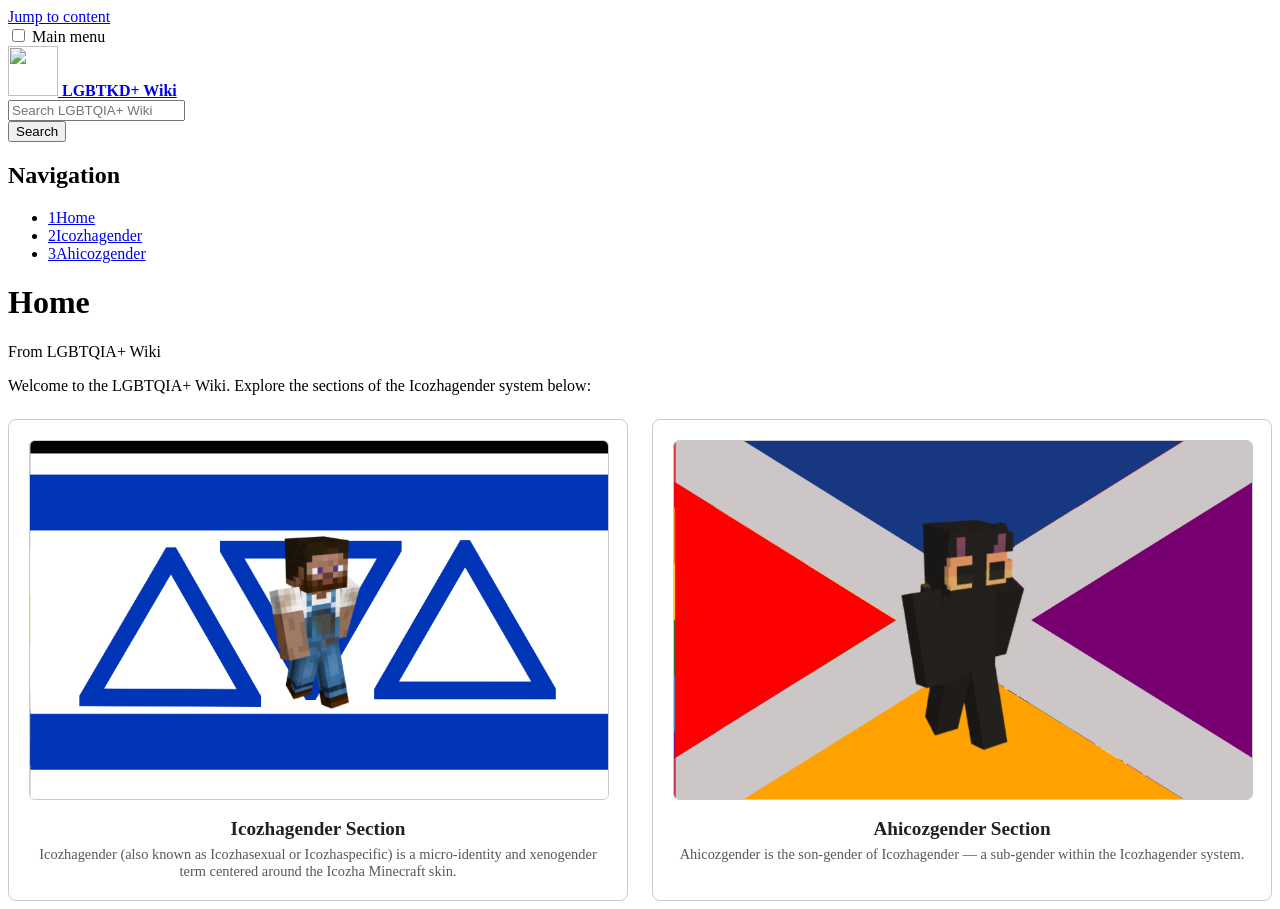
==== commit a394d965: "Restore original wiki (Vector) design, keep Home + section pages with left navigation" ====
--- a/index.html
+++ b/index.html
@@ -1,40 +1,119 @@
 <!DOCTYPE html>
-<html lang="en">
+<html class="client-nojs vector-feature-language-in-header-enabled vector-feature-language-in-main-page-header-disabled vector-feature-page-tools-pinned-disabled vector-feature-toc-pinned-clientpref-1 vector-feature-main-menu-pinned-disabled vector-feature-limited-width-clientpref-1 vector-feature-limited-width-content-enabled vector-feature-custom-font-size-clientpref-0 vector-feature-appearance-pinned-clientpref-1 vector-feature-night-mode-disabled skin-theme-clientpref-day vector-sticky-header-enabled vector-toc-available" lang="en" dir="ltr">
 <head>
 <meta charset="UTF-8">
-<meta name="viewport" content="width=device-width, initial-scale=1">
 <title>LGBTKD+ Wiki — Home</title>
-<link rel="stylesheet" href="style.css">
+<link rel="stylesheet" href="https://lgbtqia.wiki/w/load.php?lang=en&amp;modules=ext.CookieWarning.styles%7Cext.MobileDetect.nomobile%7Cext.cite.styles%7Cext.dismissableSiteNotice.styles%7Cext.socialprofile.responsive%7Cext.visualEditor.desktopArticleTarget.noscript%7Cmediawiki.widgets.styles%7Coojs-ui-core.icons%2Cstyles%7Coojs-ui.styles.indicators%7Cskins.vector.icons%2Cstyles%7Cskins.vector.search.codex.styles&amp;only=styles&amp;skin=vector-2022">
+<link rel="stylesheet" href="https://lgbtqia.wiki/w/load.php?lang=en&amp;modules=site.styles&amp;only=styles&amp;skin=vector-2022">
+<meta name="viewport" content="width=1120">
+<meta property="og:title" content="LGBTKD+ Wiki">
+<meta property="og:type" content="website">
 <link rel="icon" href="https://static.wikitide.net/lgbtawiki/f/f8/Favicon_new.ico">
+<style>
+.grid { display: grid; grid-template-columns: repeat(auto-fit, minmax(260px, 1fr)); gap: 24px; margin-top: 24px; }
+.card { display: block; background: #fff; border: 1px solid #c8ccd1; border-radius: 8px; padding: 20px; text-align: center; text-decoration: none; color: #202122; }
+.card:hover { border-color: #72777d; box-shadow: 0 4px 16px rgba(0,0,0,0.12); }
+.card img { width: 100%; border: 1px solid #c8ccd1; border-radius: 6px; }
+.card h2 { font-size: 1.2rem; margin: 14px 0 6px; }
+.card p { color: #54595d; font-size: 0.9rem; margin: 0; }
+</style>
 </head>
-<body>
-<nav class="sidebar">
-  <div class="sidebar-brand">
-    <img src="https://static.wikitide.net/lgbtawiki/f/f8/Favicon_new.ico" alt="">
-    <strong>LGBTKD+ Wiki</strong>
-  </div>
-  <ul>
-    <li><a href="index.html" class="active">Home</a></li>
-    <li><a href="icozhagender.html">Icozhagender</a></li>
-    <li><a href="ahicozgender.html">Ahicozgender</a></li>
-  </ul>
-</nav>
-<main class="content">
-  <h1>Home</h1>
-  <p class="subtitle">Explore the sections of the Icozhagender system.</p>
-
-  <div class="grid">
-    <a class="card" href="icozhagender.html">
-      <img src="phpmyadmin/icozhagender.png" alt="Icozhagender flag">
-      <h2>Icozhagender</h2>
-      <p>The xenogender centered around the Icozha Minecraft skin.</p>
-    </a>
-    <a class="card" href="ahicozgender.html">
-      <img src="phpmyadmin/ahicozgender.png" alt="Ahicozgender flag">
-      <h2>Ahicozgender</h2>
-      <p>The son-gender of Icozhagender, carrying the lineage forward.</p>
-    </a>
-  </div>
-</main>
+<body class="skin--responsive skin-vector skin-vector-search-vue mediawiki ltr sitedir-ltr mw-hide-empty-elt ns-0 ns-subject page-Home rootpage-Home skin-vector-2022 action-view"><a class="mw-jump-link" href="#bodyContent">Jump to content</a>
+<div class="vector-header-container">
+	<header class="vector-header mw-header no-font-mode-scale">
+		<div class="vector-header-start">
+			<nav class="vector-main-menu-landmark" aria-label="Site">
+				<div id="vector-main-menu-dropdown" class="vector-dropdown vector-main-menu-dropdown vector-button-flush-left vector-button-flush-right" title="Main menu">
+					<input type="checkbox" id="vector-main-menu-dropdown-checkbox" role="button" aria-haspopup="true" class="vector-dropdown-checkbox" aria-label="Main menu">
+					<label id="vector-main-menu-dropdown-label" for="vector-main-menu-dropdown-checkbox" class="vector-dropdown-label cdx-button cdx-button--fake-button cdx-button--fake-button--enabled cdx-button--weight-quiet cdx-button--icon-only" aria-hidden="true"><span class="vector-icon mw-ui-icon-menu mw-ui-icon-wikimedia-menu"></span>
+					<span class="vector-dropdown-label-text">Main menu</span>
+					</label>
+				</div>
+			</nav>
+			<a href="index.html" class="mw-logo">
+				<img class="mw-logo-icon" src="https://static.wikitide.net/lgbtawiki/f/f8/Favicon_new.ico" alt="" aria-hidden="true" height="50" width="50">
+				<span class="mw-logo-container skin-invert">
+					<strong class="mw-logo-wordmark">LGBTKD+ Wiki</strong>
+				</span>
+			</a>
+		</div>
+		<div class="vector-header-end">
+			<div id="p-search" role="search" class="vector-search-box-vue vector-search-box-collapses vector-search-box-show-thumbnail vector-search-box-auto-expand-width vector-search-box">
+				<div class="vector-typeahead-search-container">
+					<div class="cdx-typeahead-search cdx-typeahead-search--show-thumbnail cdx-typeahead-search--auto-expand-width">
+						<form action="#" id="searchform" class="cdx-search-input cdx-search-input--has-end-button">
+							<div id="simpleSearch" class="cdx-search-input__input-wrapper">
+								<div class="cdx-text-input cdx-text-input--has-start-icon">
+									<input class="cdx-text-input__input mw-searchInput" autocomplete="off" type="search" name="search" placeholder="Search LGBTQIA+ Wiki" aria-label="Search LGBTQIA+ Wiki" id="searchInput">
+									<span class="cdx-text-input__icon cdx-text-input__start-icon"></span>
+								</div>
+							</div>
+							<button class="cdx-button cdx-search-input__end-button">Search</button>
+						</form>
+					</div>
+				</div>
+			</div>
+		</div>
+	</header>
+</div>
+<div class="mw-page-container">
+	<div class="mw-page-container-inner">
+		<div class="vector-column-start">
+			<div class="vector-sticky-pinned-container">
+				<nav id="mw-panel-toc" aria-label="Contents" class="mw-table-of-contents-container vector-toc-landmark">
+					<div id="vector-toc" class="vector-toc vector-pinnable-element">
+						<div class="vector-pinnable-header vector-toc-pinnable-header vector-pinnable-header-pinned">
+							<h2 class="vector-pinnable-header-label">Navigation</h2>
+						</div>
+						<ul class="vector-toc-contents" id="mw-panel-toc-list">
+							<li id="toc-Home" class="vector-toc-list-item vector-toc-level-1">
+								<a class="vector-toc-link" href="index.html">
+									<div class="vector-toc-text"><span class="vector-toc-numb">1</span><span>Home</span></div>
+								</a>
+							</li>
+							<li id="toc-Icozhagender" class="vector-toc-list-item vector-toc-level-1 vector-toc-list-item-expanded">
+								<a class="vector-toc-link" href="icozhagender.html">
+									<div class="vector-toc-text"><span class="vector-toc-numb">2</span><span>Icozhagender</span></div>
+								</a>
+							</li>
+							<li id="toc-Ahicozgender" class="vector-toc-list-item vector-toc-level-1 vector-toc-list-item-expanded">
+								<a class="vector-toc-link" href="ahicozgender.html">
+									<div class="vector-toc-text"><span class="vector-toc-numb">3</span><span>Ahicozgender</span></div>
+								</a>
+							</li>
+						</ul>
+					</div>
+				</nav>
+			</div>
+		</div>
+		<div class="mw-content-container">
+			<main id="content" class="mw-body">
+				<header class="mw-body-header vector-page-titlebar no-font-mode-scale">
+					<h1 id="firstHeading" class="firstHeading mw-first-heading"><span class="mw-page-title-main">Home</span></h1>
+				</header>
+				<div id="bodyContent" class="vector-body">
+					<div id="siteSub" class="noprint">From LGBTQIA+ Wiki</div>
+					<div id="mw-content-text" class="mw-body-content">
+						<div class="mw-content-ltr mw-parser-output" lang="en" dir="ltr">
+							<p>Welcome to the LGBTQIA+ Wiki. Explore the sections of the Icozhagender system below:</p>
+							<div class="grid">
+								<a class="card" href="icozhagender.html">
+									<img alt="Icozhagender flag" src="phpmyadmin/icozhagender.png">
+									<h2>Icozhagender Section</h2>
+									<p>Icozhagender (also known as Icozhasexual or Icozhaspecific) is a micro-identity and xenogender term centered around the Icozha Minecraft skin.</p>
+								</a>
+								<a class="card" href="ahicozgender.html">
+									<img alt="Ahicozgender flag" src="phpmyadmin/ahicozgender.png">
+									<h2>Ahicozgender Section</h2>
+									<p>Ahicozgender is the son-gender of Icozhagender &mdash; a sub-gender within the Icozhagender system.</p>
+								</a>
+							</div>
+						</div>
+					</div>
+				</div>
+			</main>
+		</div>
+	</div>
+</div>
 </body>
 </html>
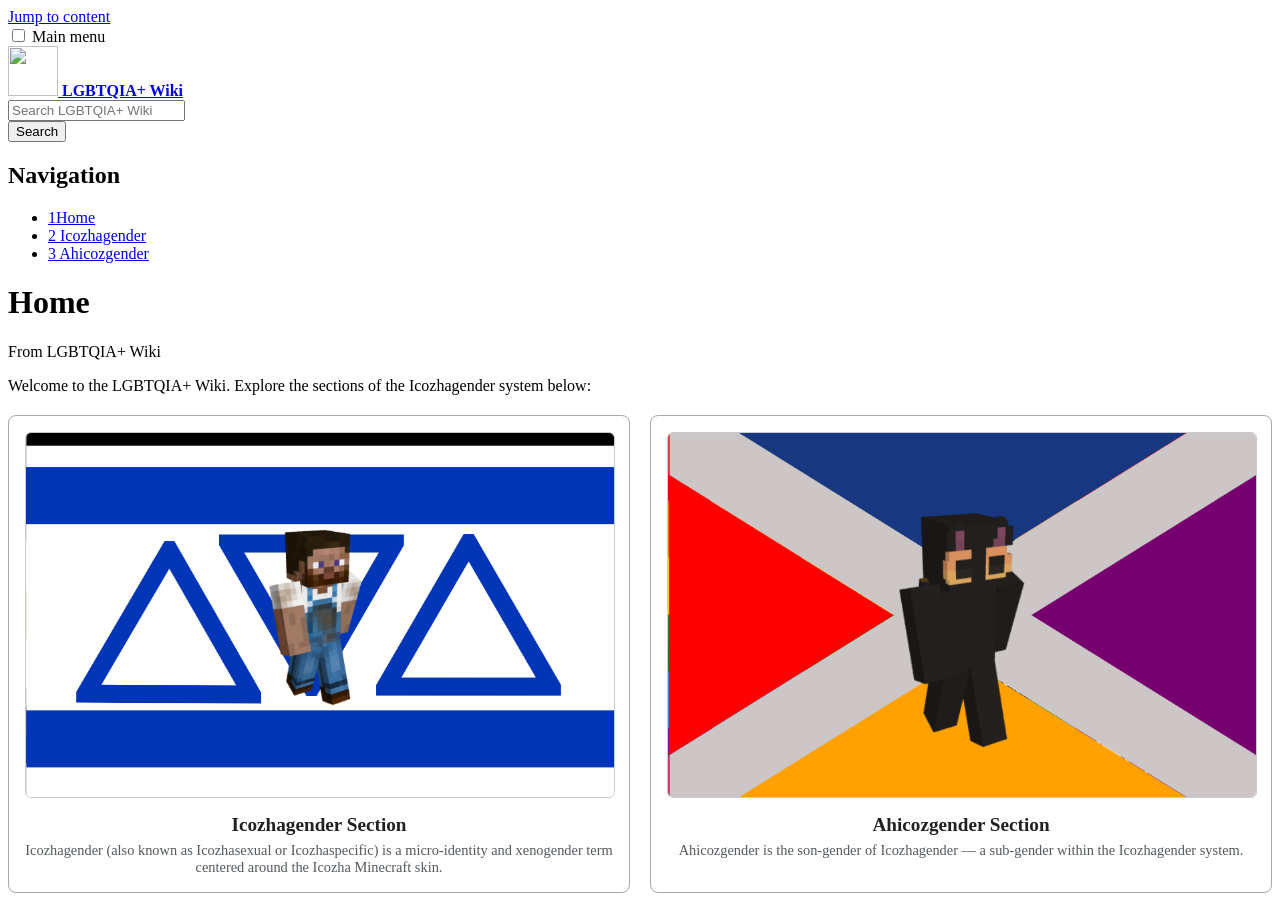
==== commit e2f5ce28: "Match site design 1:1 to supplied lgbtqia.wiki reference, keep Home + section pages with left nav" ====
--- a/index.html
+++ b/index.html
@@ -2,20 +2,20 @@
 <html class="client-nojs vector-feature-language-in-header-enabled vector-feature-language-in-main-page-header-disabled vector-feature-page-tools-pinned-disabled vector-feature-toc-pinned-clientpref-1 vector-feature-main-menu-pinned-disabled vector-feature-limited-width-clientpref-1 vector-feature-limited-width-content-enabled vector-feature-custom-font-size-clientpref-0 vector-feature-appearance-pinned-clientpref-1 vector-feature-night-mode-disabled skin-theme-clientpref-day vector-sticky-header-enabled vector-toc-available" lang="en" dir="ltr">
 <head>
 <meta charset="UTF-8">
-<title>LGBTKD+ Wiki — Home</title>
+<title>Home - LGBTQIA+ Wiki</title>
 <link rel="stylesheet" href="https://lgbtqia.wiki/w/load.php?lang=en&amp;modules=ext.CookieWarning.styles%7Cext.MobileDetect.nomobile%7Cext.cite.styles%7Cext.dismissableSiteNotice.styles%7Cext.socialprofile.responsive%7Cext.visualEditor.desktopArticleTarget.noscript%7Cmediawiki.widgets.styles%7Coojs-ui-core.icons%2Cstyles%7Coojs-ui.styles.indicators%7Cskins.vector.icons%2Cstyles%7Cskins.vector.search.codex.styles&amp;only=styles&amp;skin=vector-2022">
 <link rel="stylesheet" href="https://lgbtqia.wiki/w/load.php?lang=en&amp;modules=site.styles&amp;only=styles&amp;skin=vector-2022">
 <meta name="viewport" content="width=1120">
-<meta property="og:title" content="LGBTKD+ Wiki">
+<meta property="og:title" content="Home - LGBTQIA+ Wiki">
 <meta property="og:type" content="website">
 <link rel="icon" href="https://static.wikitide.net/lgbtawiki/f/f8/Favicon_new.ico">
 <style>
-.grid { display: grid; grid-template-columns: repeat(auto-fit, minmax(260px, 1fr)); gap: 24px; margin-top: 24px; }
-.card { display: block; background: #fff; border: 1px solid #c8ccd1; border-radius: 8px; padding: 20px; text-align: center; text-decoration: none; color: #202122; }
-.card:hover { border-color: #72777d; box-shadow: 0 4px 16px rgba(0,0,0,0.12); }
+.grid { margin-top: 20px; display: grid; grid-template-columns: repeat(auto-fit, minmax(260px, 1fr)); gap: 20px; }
+.card { display: block; background: #fff; border: 1px solid #a2a9b1; border-radius: 8px; padding: 16px; text-align: center; text-decoration: none; color: #202122; }
+.card:hover { border-color: #72777d; box-shadow: 0 4px 16px rgba(0,0,0,.15); }
 .card img { width: 100%; border: 1px solid #c8ccd1; border-radius: 6px; }
-.card h2 { font-size: 1.2rem; margin: 14px 0 6px; }
-.card p { color: #54595d; font-size: 0.9rem; margin: 0; }
+.card h2 { font-size: 1.2rem; margin: 12px 0 6px; border-bottom: 0; }
+.card p { color: #54595d; font-size: .9rem; margin: 0; }
 </style>
 </head>
 <body class="skin--responsive skin-vector skin-vector-search-vue mediawiki ltr sitedir-ltr mw-hide-empty-elt ns-0 ns-subject page-Home rootpage-Home skin-vector-2022 action-view"><a class="mw-jump-link" href="#bodyContent">Jump to content</a>
@@ -33,7 +33,7 @@
 			<a href="index.html" class="mw-logo">
 				<img class="mw-logo-icon" src="https://static.wikitide.net/lgbtawiki/f/f8/Favicon_new.ico" alt="" aria-hidden="true" height="50" width="50">
 				<span class="mw-logo-container skin-invert">
-					<strong class="mw-logo-wordmark">LGBTKD+ Wiki</strong>
+					<strong class="mw-logo-wordmark">LGBTQIA+ Wiki</strong>
 				</span>
 			</a>
 		</div>
@@ -61,27 +61,35 @@
 		<div class="vector-column-start">
 			<div class="vector-sticky-pinned-container">
 				<nav id="mw-panel-toc" aria-label="Contents" class="mw-table-of-contents-container vector-toc-landmark">
-					<div id="vector-toc" class="vector-toc vector-pinnable-element">
-						<div class="vector-pinnable-header vector-toc-pinnable-header vector-pinnable-header-pinned">
-							<h2 class="vector-pinnable-header-label">Navigation</h2>
+					<div id="vector-toc-pinned-container" class="vector-pinned-container">
+						<div id="vector-toc" class="vector-toc vector-pinnable-element">
+							<div class="vector-pinnable-header vector-toc-pinnable-header vector-pinnable-header-pinned">
+								<h2 class="vector-pinnable-header-label">Navigation</h2>
+							</div>
+							<ul class="vector-toc-contents" id="mw-panel-toc-list">
+								<li id="toc-Home" class="vector-toc-list-item vector-toc-level-1 vector-toc-list-item-expanded">
+									<a href="index.html" class="vector-toc-link">
+										<div class="vector-toc-text"><span class="vector-toc-numb">1</span><span>Home</span></div>
+									</a>
+								</li>
+								<li id="toc-Icozhagender" class="vector-toc-list-item vector-toc-level-1 vector-toc-list-item-expanded">
+									<a class="vector-toc-link" href="icozhagender.html">
+										<div class="vector-toc-text">
+											<span class="vector-toc-numb">2</span>
+											<span>Icozhagender</span>
+										</div>
+									</a>
+								</li>
+								<li id="toc-Ahicozgender" class="vector-toc-list-item vector-toc-level-1 vector-toc-list-item-expanded">
+									<a class="vector-toc-link" href="ahicozgender.html">
+										<div class="vector-toc-text">
+											<span class="vector-toc-numb">3</span>
+											<span>Ahicozgender</span>
+										</div>
+									</a>
+								</li>
+							</ul>
 						</div>
-						<ul class="vector-toc-contents" id="mw-panel-toc-list">
-							<li id="toc-Home" class="vector-toc-list-item vector-toc-level-1">
-								<a class="vector-toc-link" href="index.html">
-									<div class="vector-toc-text"><span class="vector-toc-numb">1</span><span>Home</span></div>
-								</a>
-							</li>
-							<li id="toc-Icozhagender" class="vector-toc-list-item vector-toc-level-1 vector-toc-list-item-expanded">
-								<a class="vector-toc-link" href="icozhagender.html">
-									<div class="vector-toc-text"><span class="vector-toc-numb">2</span><span>Icozhagender</span></div>
-								</a>
-							</li>
-							<li id="toc-Ahicozgender" class="vector-toc-list-item vector-toc-level-1 vector-toc-list-item-expanded">
-								<a class="vector-toc-link" href="ahicozgender.html">
-									<div class="vector-toc-text"><span class="vector-toc-numb">3</span><span>Ahicozgender</span></div>
-								</a>
-							</li>
-						</ul>
 					</div>
 				</nav>
 			</div>
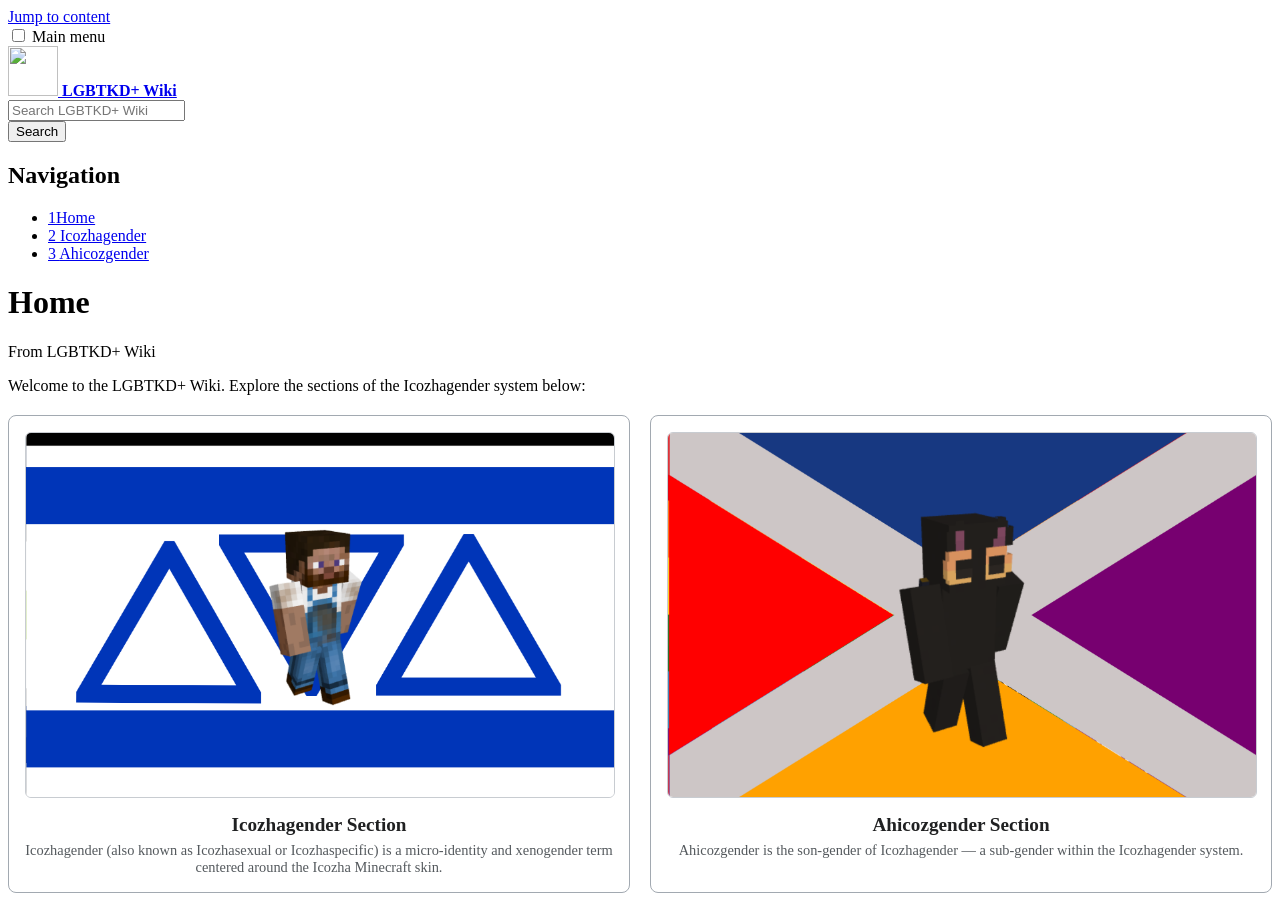
==== commit 3bf6af00: "Rename LGBTQIA+ to LGBTKD+ across all pages" ====
--- a/index.html
+++ b/index.html
@@ -2,11 +2,11 @@
 <html class="client-nojs vector-feature-language-in-header-enabled vector-feature-language-in-main-page-header-disabled vector-feature-page-tools-pinned-disabled vector-feature-toc-pinned-clientpref-1 vector-feature-main-menu-pinned-disabled vector-feature-limited-width-clientpref-1 vector-feature-limited-width-content-enabled vector-feature-custom-font-size-clientpref-0 vector-feature-appearance-pinned-clientpref-1 vector-feature-night-mode-disabled skin-theme-clientpref-day vector-sticky-header-enabled vector-toc-available" lang="en" dir="ltr">
 <head>
 <meta charset="UTF-8">
-<title>Home - LGBTQIA+ Wiki</title>
+<title>Home - LGBTKD+ Wiki</title>
 <link rel="stylesheet" href="https://lgbtqia.wiki/w/load.php?lang=en&amp;modules=ext.CookieWarning.styles%7Cext.MobileDetect.nomobile%7Cext.cite.styles%7Cext.dismissableSiteNotice.styles%7Cext.socialprofile.responsive%7Cext.visualEditor.desktopArticleTarget.noscript%7Cmediawiki.widgets.styles%7Coojs-ui-core.icons%2Cstyles%7Coojs-ui.styles.indicators%7Cskins.vector.icons%2Cstyles%7Cskins.vector.search.codex.styles&amp;only=styles&amp;skin=vector-2022">
 <link rel="stylesheet" href="https://lgbtqia.wiki/w/load.php?lang=en&amp;modules=site.styles&amp;only=styles&amp;skin=vector-2022">
 <meta name="viewport" content="width=1120">
-<meta property="og:title" content="Home - LGBTQIA+ Wiki">
+<meta property="og:title" content="Home - LGBTKD+ Wiki">
 <meta property="og:type" content="website">
 <link rel="icon" href="https://static.wikitide.net/lgbtawiki/f/f8/Favicon_new.ico">
 <style>
@@ -33,7 +33,7 @@
 			<a href="index.html" class="mw-logo">
 				<img class="mw-logo-icon" src="https://static.wikitide.net/lgbtawiki/f/f8/Favicon_new.ico" alt="" aria-hidden="true" height="50" width="50">
 				<span class="mw-logo-container skin-invert">
-					<strong class="mw-logo-wordmark">LGBTQIA+ Wiki</strong>
+					<strong class="mw-logo-wordmark">LGBTKD+ Wiki</strong>
 				</span>
 			</a>
 		</div>
@@ -44,7 +44,7 @@
 						<form action="#" id="searchform" class="cdx-search-input cdx-search-input--has-end-button">
 							<div id="simpleSearch" class="cdx-search-input__input-wrapper">
 								<div class="cdx-text-input cdx-text-input--has-start-icon">
-									<input class="cdx-text-input__input mw-searchInput" autocomplete="off" type="search" name="search" placeholder="Search LGBTQIA+ Wiki" aria-label="Search LGBTQIA+ Wiki" id="searchInput">
+									<input class="cdx-text-input__input mw-searchInput" autocomplete="off" type="search" name="search" placeholder="Search LGBTKD+ Wiki" aria-label="Search LGBTKD+ Wiki" id="searchInput">
 									<span class="cdx-text-input__icon cdx-text-input__start-icon"></span>
 								</div>
 							</div>
@@ -100,10 +100,10 @@
 					<h1 id="firstHeading" class="firstHeading mw-first-heading"><span class="mw-page-title-main">Home</span></h1>
 				</header>
 				<div id="bodyContent" class="vector-body">
-					<div id="siteSub" class="noprint">From LGBTQIA+ Wiki</div>
+					<div id="siteSub" class="noprint">From LGBTKD+ Wiki</div>
 					<div id="mw-content-text" class="mw-body-content">
 						<div class="mw-content-ltr mw-parser-output" lang="en" dir="ltr">
-							<p>Welcome to the LGBTQIA+ Wiki. Explore the sections of the Icozhagender system below:</p>
+							<p>Welcome to the LGBTKD+ Wiki. Explore the sections of the Icozhagender system below:</p>
 							<div class="grid">
 								<a class="card" href="icozhagender.html">
 									<img alt="Icozhagender flag" src="phpmyadmin/icozhagender.png">
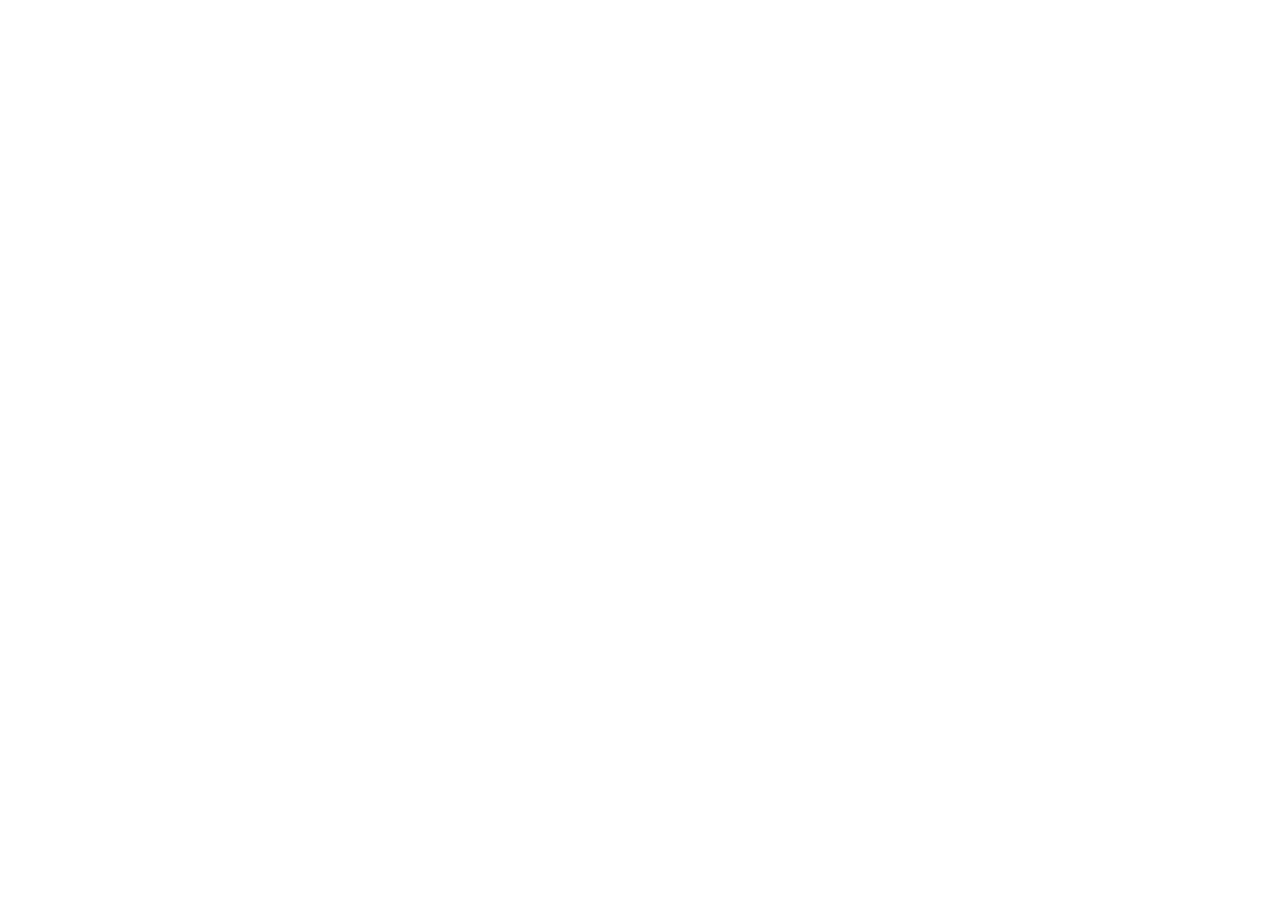
==== commit d3a39c20: "Convert to vanilla JS SPA: hash router, component modules, single index.html" ====
--- a/index.html
+++ b/index.html
@@ -2,126 +2,16 @@
 <html class="client-nojs vector-feature-language-in-header-enabled vector-feature-language-in-main-page-header-disabled vector-feature-page-tools-pinned-disabled vector-feature-toc-pinned-clientpref-1 vector-feature-main-menu-pinned-disabled vector-feature-limited-width-clientpref-1 vector-feature-limited-width-content-enabled vector-feature-custom-font-size-clientpref-0 vector-feature-appearance-pinned-clientpref-1 vector-feature-night-mode-disabled skin-theme-clientpref-day vector-sticky-header-enabled vector-toc-available" lang="en" dir="ltr">
 <head>
 <meta charset="UTF-8">
-<title>Home - LGBTKD+ Wiki</title>
+<title>LGBTKD+ Wiki</title>
 <link rel="stylesheet" href="https://lgbtqia.wiki/w/load.php?lang=en&amp;modules=ext.CookieWarning.styles%7Cext.MobileDetect.nomobile%7Cext.cite.styles%7Cext.dismissableSiteNotice.styles%7Cext.socialprofile.responsive%7Cext.visualEditor.desktopArticleTarget.noscript%7Cmediawiki.widgets.styles%7Coojs-ui-core.icons%2Cstyles%7Coojs-ui.styles.indicators%7Cskins.vector.icons%2Cstyles%7Cskins.vector.search.codex.styles&amp;only=styles&amp;skin=vector-2022">
 <link rel="stylesheet" href="https://lgbtqia.wiki/w/load.php?lang=en&amp;modules=site.styles&amp;only=styles&amp;skin=vector-2022">
 <meta name="viewport" content="width=1120">
-<meta property="og:title" content="Home - LGBTKD+ Wiki">
+<meta property="og:title" content="LGBTKD+ Wiki">
 <meta property="og:type" content="website">
 <link rel="icon" href="https://static.wikitide.net/lgbtawiki/f/f8/Favicon_new.ico">
-<style>
-.grid { margin-top: 20px; display: grid; grid-template-columns: repeat(auto-fit, minmax(260px, 1fr)); gap: 20px; }
-.card { display: block; background: #fff; border: 1px solid #a2a9b1; border-radius: 8px; padding: 16px; text-align: center; text-decoration: none; color: #202122; }
-.card:hover { border-color: #72777d; box-shadow: 0 4px 16px rgba(0,0,0,.15); }
-.card img { width: 100%; border: 1px solid #c8ccd1; border-radius: 6px; }
-.card h2 { font-size: 1.2rem; margin: 12px 0 6px; border-bottom: 0; }
-.card p { color: #54595d; font-size: .9rem; margin: 0; }
-</style>
 </head>
-<body class="skin--responsive skin-vector skin-vector-search-vue mediawiki ltr sitedir-ltr mw-hide-empty-elt ns-0 ns-subject page-Home rootpage-Home skin-vector-2022 action-view"><a class="mw-jump-link" href="#bodyContent">Jump to content</a>
-<div class="vector-header-container">
-	<header class="vector-header mw-header no-font-mode-scale">
-		<div class="vector-header-start">
-			<nav class="vector-main-menu-landmark" aria-label="Site">
-				<div id="vector-main-menu-dropdown" class="vector-dropdown vector-main-menu-dropdown vector-button-flush-left vector-button-flush-right" title="Main menu">
-					<input type="checkbox" id="vector-main-menu-dropdown-checkbox" role="button" aria-haspopup="true" class="vector-dropdown-checkbox" aria-label="Main menu">
-					<label id="vector-main-menu-dropdown-label" for="vector-main-menu-dropdown-checkbox" class="vector-dropdown-label cdx-button cdx-button--fake-button cdx-button--fake-button--enabled cdx-button--weight-quiet cdx-button--icon-only" aria-hidden="true"><span class="vector-icon mw-ui-icon-menu mw-ui-icon-wikimedia-menu"></span>
-					<span class="vector-dropdown-label-text">Main menu</span>
-					</label>
-				</div>
-			</nav>
-			<a href="index.html" class="mw-logo">
-				<img class="mw-logo-icon" src="https://static.wikitide.net/lgbtawiki/f/f8/Favicon_new.ico" alt="" aria-hidden="true" height="50" width="50">
-				<span class="mw-logo-container skin-invert">
-					<strong class="mw-logo-wordmark">LGBTKD+ Wiki</strong>
-				</span>
-			</a>
-		</div>
-		<div class="vector-header-end">
-			<div id="p-search" role="search" class="vector-search-box-vue vector-search-box-collapses vector-search-box-show-thumbnail vector-search-box-auto-expand-width vector-search-box">
-				<div class="vector-typeahead-search-container">
-					<div class="cdx-typeahead-search cdx-typeahead-search--show-thumbnail cdx-typeahead-search--auto-expand-width">
-						<form action="#" id="searchform" class="cdx-search-input cdx-search-input--has-end-button">
-							<div id="simpleSearch" class="cdx-search-input__input-wrapper">
-								<div class="cdx-text-input cdx-text-input--has-start-icon">
-									<input class="cdx-text-input__input mw-searchInput" autocomplete="off" type="search" name="search" placeholder="Search LGBTKD+ Wiki" aria-label="Search LGBTKD+ Wiki" id="searchInput">
-									<span class="cdx-text-input__icon cdx-text-input__start-icon"></span>
-								</div>
-							</div>
-							<button class="cdx-button cdx-search-input__end-button">Search</button>
-						</form>
-					</div>
-				</div>
-			</div>
-		</div>
-	</header>
-</div>
-<div class="mw-page-container">
-	<div class="mw-page-container-inner">
-		<div class="vector-column-start">
-			<div class="vector-sticky-pinned-container">
-				<nav id="mw-panel-toc" aria-label="Contents" class="mw-table-of-contents-container vector-toc-landmark">
-					<div id="vector-toc-pinned-container" class="vector-pinned-container">
-						<div id="vector-toc" class="vector-toc vector-pinnable-element">
-							<div class="vector-pinnable-header vector-toc-pinnable-header vector-pinnable-header-pinned">
-								<h2 class="vector-pinnable-header-label">Navigation</h2>
-							</div>
-							<ul class="vector-toc-contents" id="mw-panel-toc-list">
-								<li id="toc-Home" class="vector-toc-list-item vector-toc-level-1 vector-toc-list-item-expanded">
-									<a href="index.html" class="vector-toc-link">
-										<div class="vector-toc-text"><span class="vector-toc-numb">1</span><span>Home</span></div>
-									</a>
-								</li>
-								<li id="toc-Icozhagender" class="vector-toc-list-item vector-toc-level-1 vector-toc-list-item-expanded">
-									<a class="vector-toc-link" href="icozhagender.html">
-										<div class="vector-toc-text">
-											<span class="vector-toc-numb">2</span>
-											<span>Icozhagender</span>
-										</div>
-									</a>
-								</li>
-								<li id="toc-Ahicozgender" class="vector-toc-list-item vector-toc-level-1 vector-toc-list-item-expanded">
-									<a class="vector-toc-link" href="ahicozgender.html">
-										<div class="vector-toc-text">
-											<span class="vector-toc-numb">3</span>
-											<span>Ahicozgender</span>
-										</div>
-									</a>
-								</li>
-							</ul>
-						</div>
-					</div>
-				</nav>
-			</div>
-		</div>
-		<div class="mw-content-container">
-			<main id="content" class="mw-body">
-				<header class="mw-body-header vector-page-titlebar no-font-mode-scale">
-					<h1 id="firstHeading" class="firstHeading mw-first-heading"><span class="mw-page-title-main">Home</span></h1>
-				</header>
-				<div id="bodyContent" class="vector-body">
-					<div id="siteSub" class="noprint">From LGBTKD+ Wiki</div>
-					<div id="mw-content-text" class="mw-body-content">
-						<div class="mw-content-ltr mw-parser-output" lang="en" dir="ltr">
-							<p>Welcome to the LGBTKD+ Wiki. Explore the sections of the Icozhagender system below:</p>
-							<div class="grid">
-								<a class="card" href="icozhagender.html">
-									<img alt="Icozhagender flag" src="phpmyadmin/icozhagender.png">
-									<h2>Icozhagender Section</h2>
-									<p>Icozhagender (also known as Icozhasexual or Icozhaspecific) is a micro-identity and xenogender term centered around the Icozha Minecraft skin.</p>
-								</a>
-								<a class="card" href="ahicozgender.html">
-									<img alt="Ahicozgender flag" src="phpmyadmin/ahicozgender.png">
-									<h2>Ahicozgender Section</h2>
-									<p>Ahicozgender is the son-gender of Icozhagender &mdash; a sub-gender within the Icozhagender system.</p>
-								</a>
-							</div>
-						</div>
-					</div>
-				</div>
-			</main>
-		</div>
-	</div>
-</div>
+<body>
+<div id="app"></div>
+<script type="module" src="js/app.js"></script>
 </body>
 </html>
